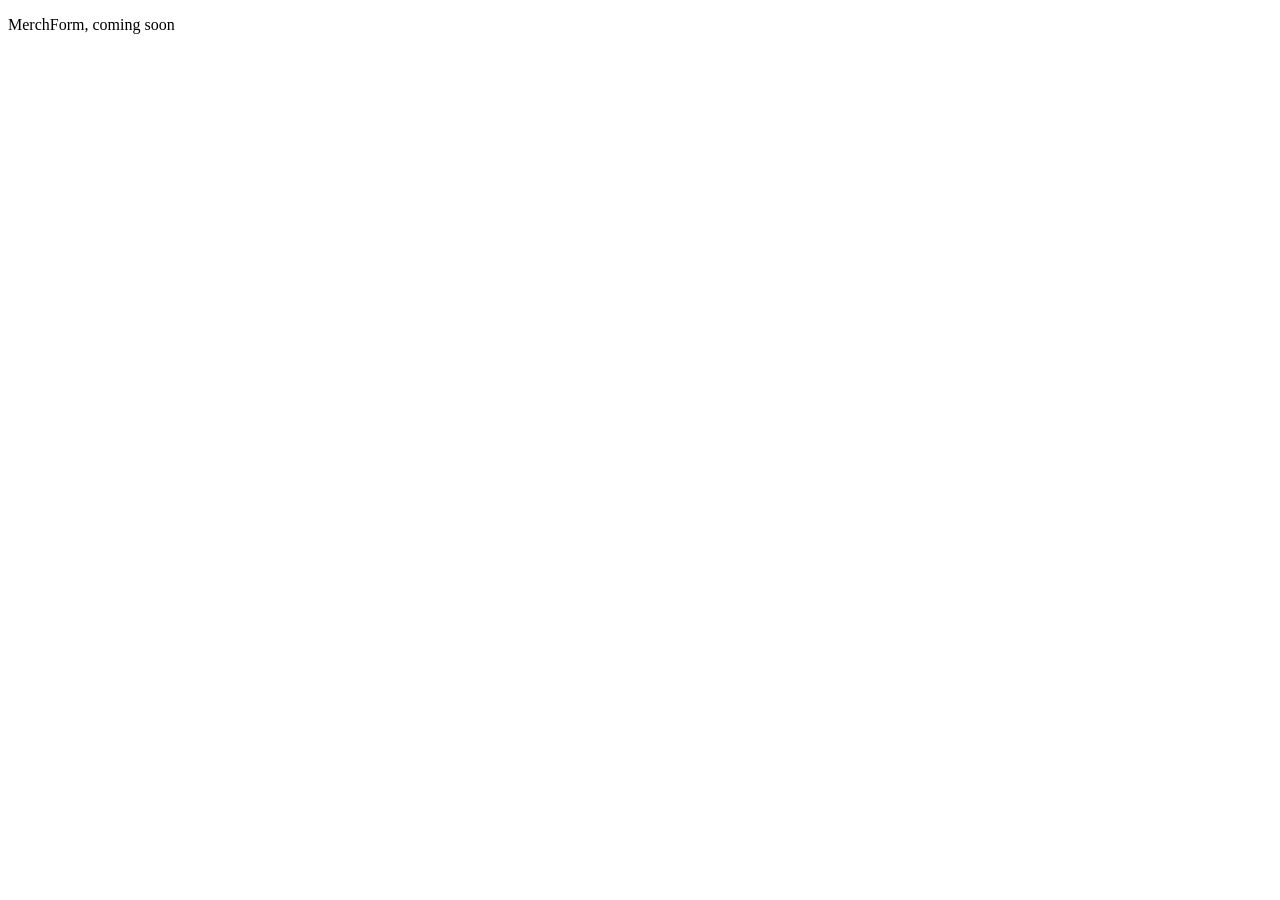
==== index.html @ b815e15e "Add initial HTML structure for MerchForm" ====
<!DOCTYPE html>
<html lang="en">
<head>
  <meta charset="utf-8">
  <meta name="viewport" content="width=device-width, initial-scale=1">
  <title>MerchForm</title>
</head>
<body>
  <p>MerchForm, coming soon</p>
</body>
</html>
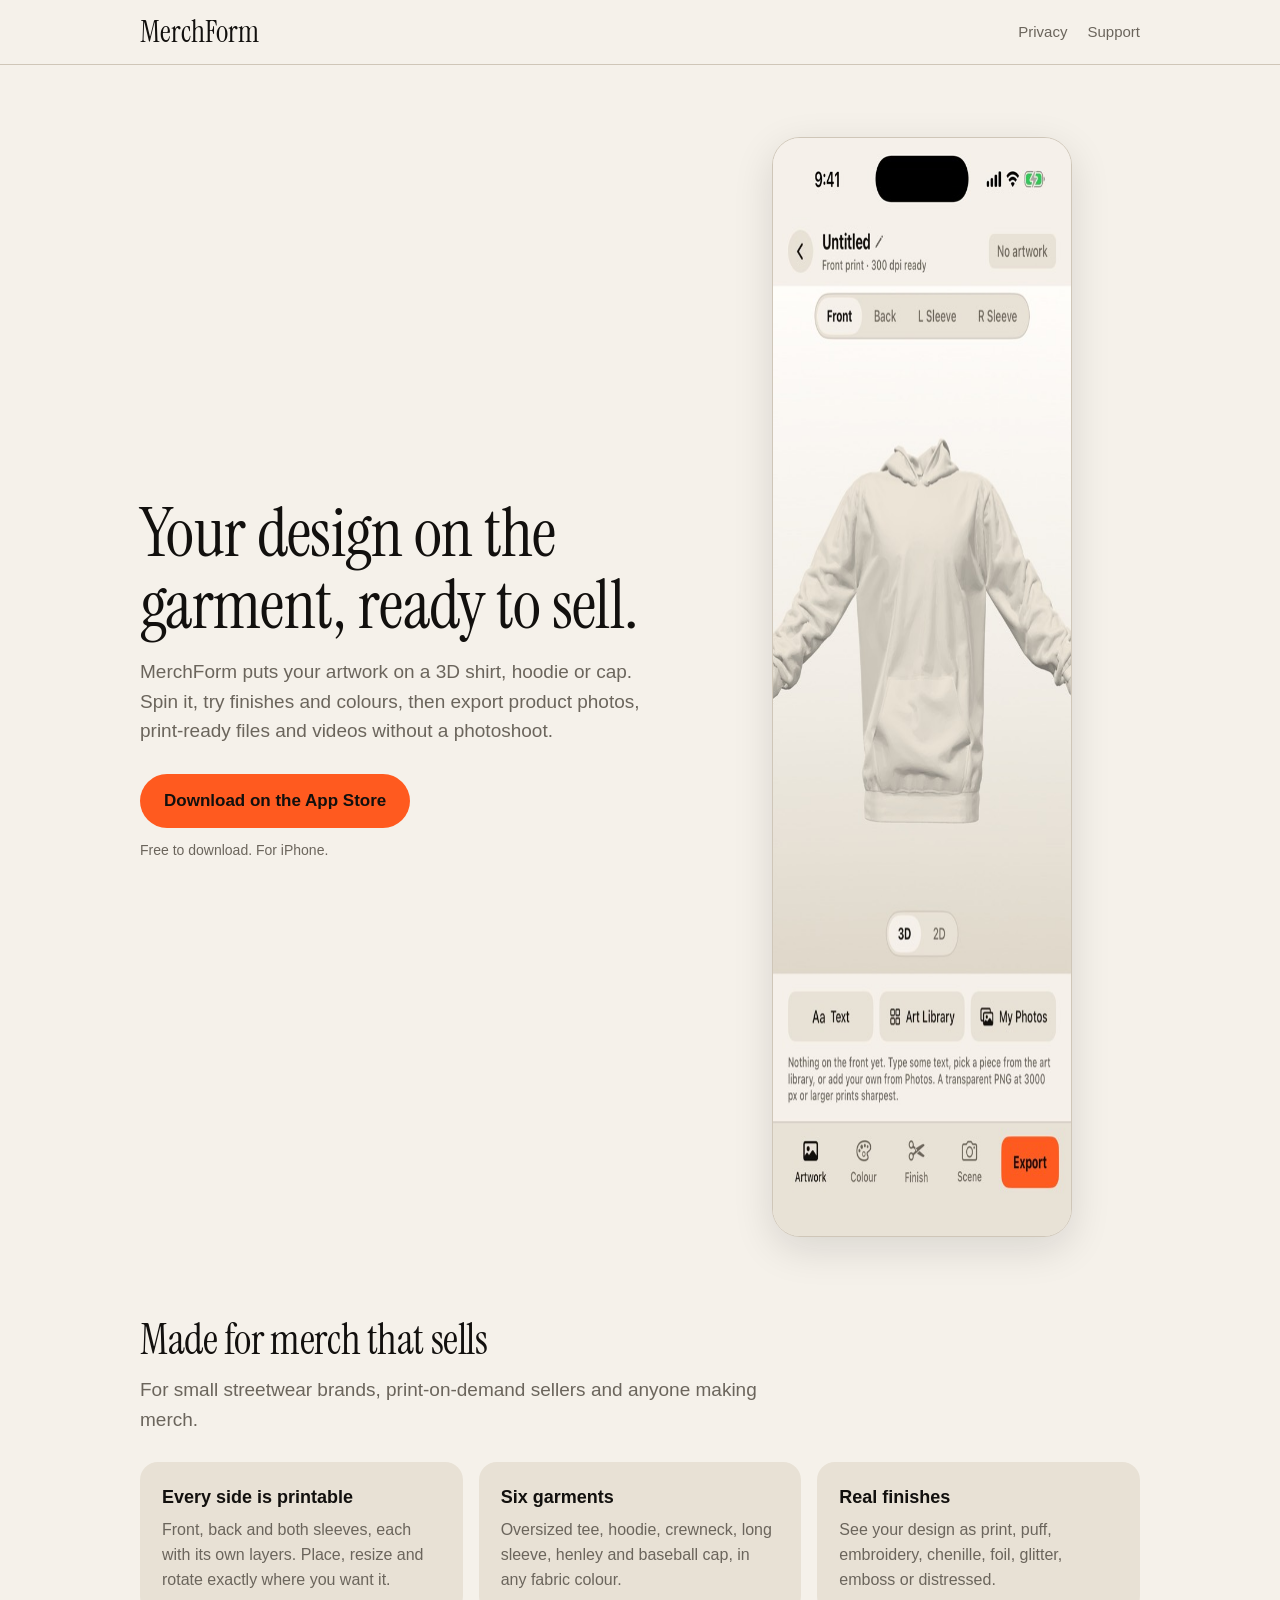
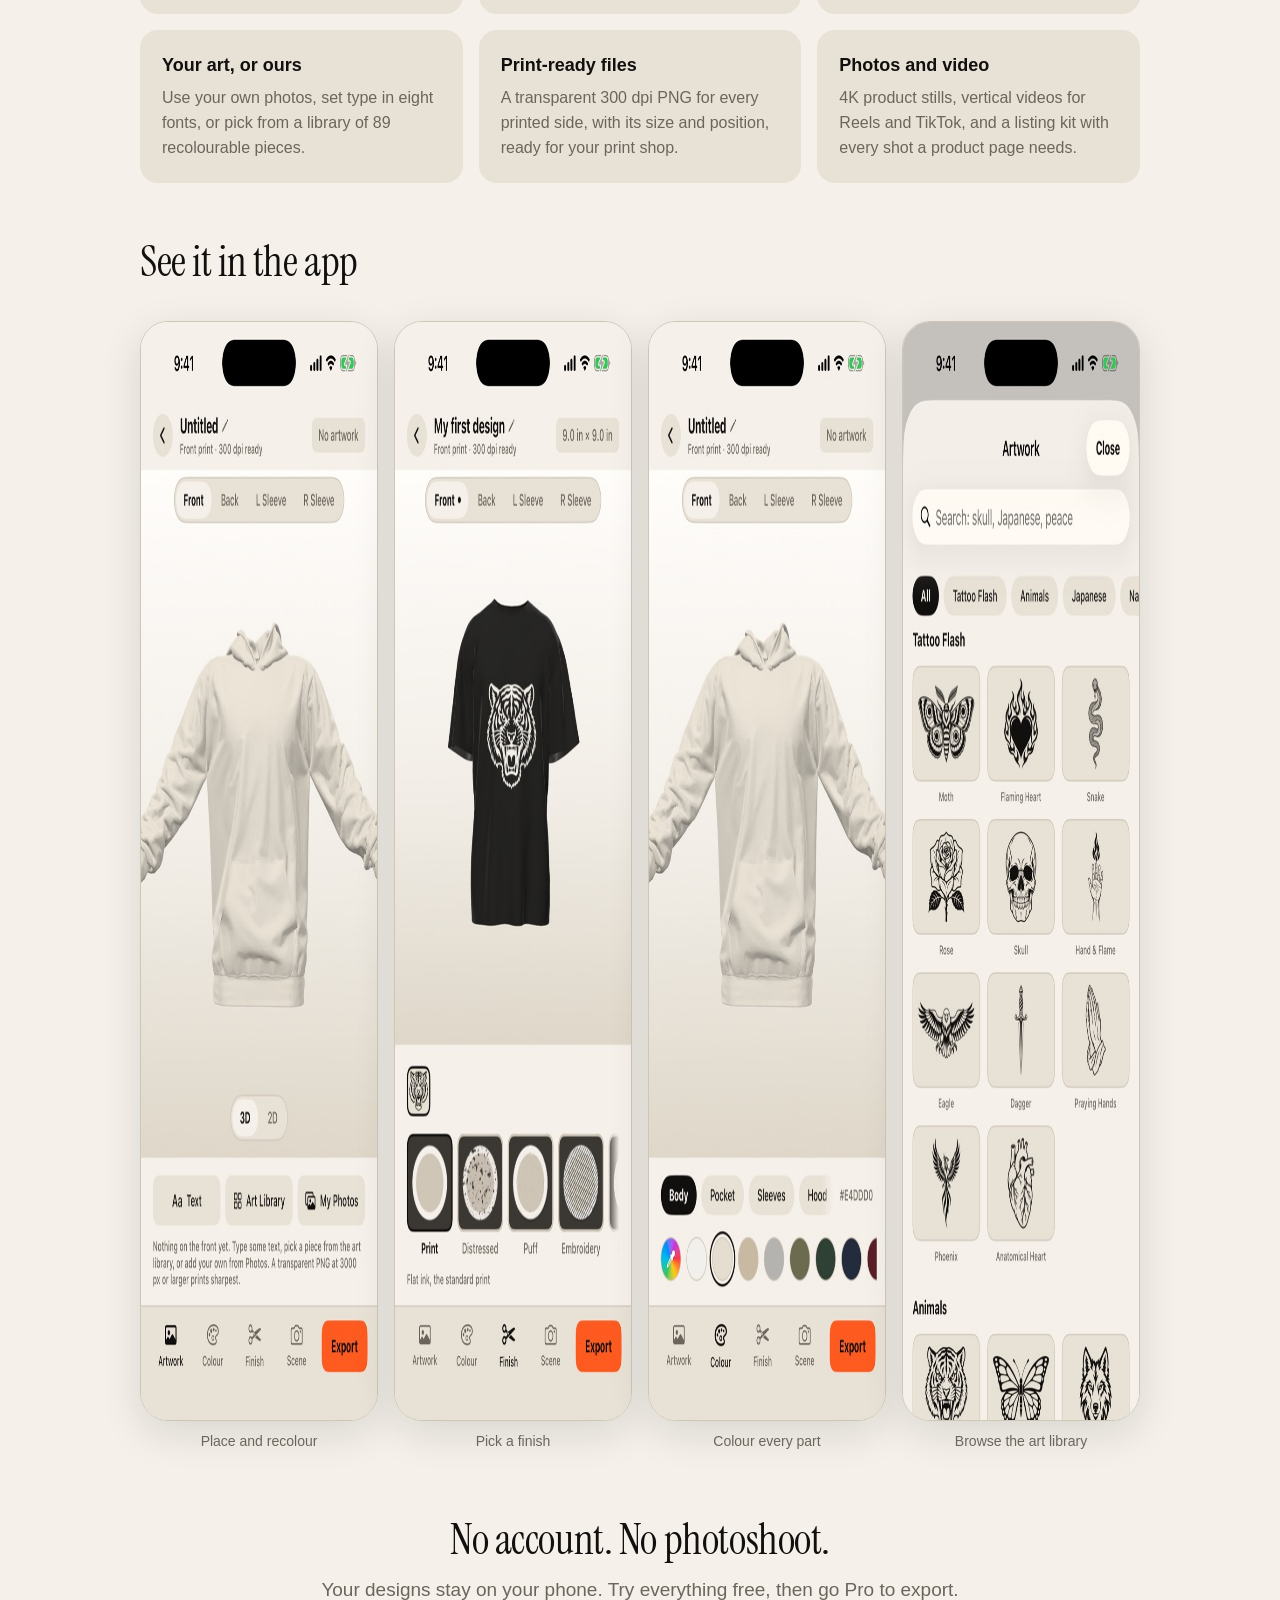
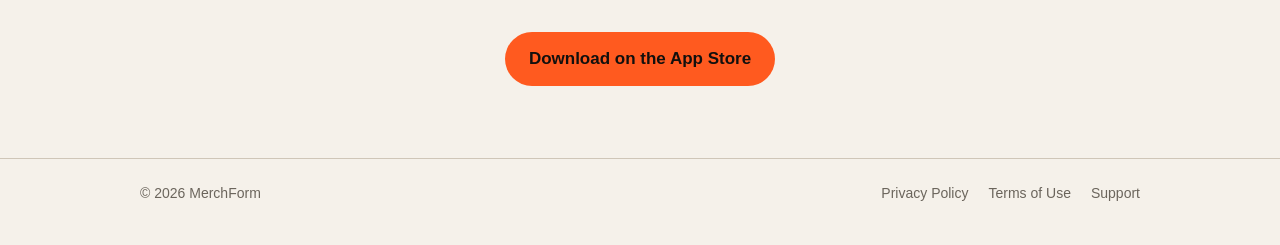
==== commit 7623c3c2: "MerchForm site: landing page, privacy policy, support Co-Authored-By: Claude Opus 5.5 <noreply@anthr" ====
--- a/index.html
+++ b/index.html
@@ -3,9 +3,96 @@
 <head>
   <meta charset="utf-8">
   <meta name="viewport" content="width=device-width, initial-scale=1">
-  <title>MerchForm</title>
+  <title>MerchForm: Print-Ready 3D Mockups</title>
+  <meta name="description" content="Put your artwork on a 3D garment, spin it, and export 4K product shots, 300 dpi print files and vertical videos. For streetwear brands and print-on-demand sellers.">
+  <meta name="color-scheme" content="light dark">
+  <link rel="preconnect" href="https://fonts.googleapis.com">
+  <link rel="preconnect" href="https://fonts.gstatic.com" crossorigin>
+  <link href="https://fonts.googleapis.com/css2?family=Instrument+Serif&display=swap" rel="stylesheet">
+  <link rel="stylesheet" href="/styles.css">
 </head>
 <body>
-  <p>MerchForm, coming soon</p>
+  <header class="site-header">
+    <div class="wrap">
+      <a class="brand" href="/">MerchForm</a>
+      <nav>
+        <a href="/privacy">Privacy</a>
+        <a href="/support">Support</a>
+      </nav>
+    </div>
+  </header>
+
+  <main class="wrap">
+    <section class="hero">
+      <div>
+        <h1>Your design on the garment, ready to sell.</h1>
+        <p class="lede">MerchForm puts your artwork on a 3D shirt, hoodie or cap. Spin it, try finishes and colours, then export product photos, print-ready files and videos without a photoshoot.</p>
+        <!-- TODO: replace href="#" with the App Store link once the app is live,
+             e.g. https://apps.apple.com/app/id0000000000 -->
+        <a class="store-button" href="#">Download on the App Store</a>
+        <p class="store-note">Free to download. For iPhone.</p>
+      </div>
+      <img class="shot" src="/assets/editor.jpg" width="506" height="1100" alt="A black oversized tee with a tiger print in the MerchForm editor">
+    </section>
+
+    <section class="section">
+      <h2>Made for merch that sells</h2>
+      <p class="lede">For small streetwear brands, print-on-demand sellers and anyone making merch.</p>
+      <div class="features">
+        <div class="feature">
+          <h3>Every side is printable</h3>
+          <p>Front, back and both sleeves, each with its own layers. Place, resize and rotate exactly where you want it.</p>
+        </div>
+        <div class="feature">
+          <h3>Six garments</h3>
+          <p>Oversized tee, hoodie, crewneck, long sleeve, henley and baseball cap, in any fabric colour.</p>
+        </div>
+        <div class="feature">
+          <h3>Real finishes</h3>
+          <p>See your design as print, puff, embroidery, chenille, foil, glitter, emboss or distressed.</p>
+        </div>
+        <div class="feature">
+          <h3>Your art, or ours</h3>
+          <p>Use your own photos, set type in eight fonts, or pick from a library of 89 recolourable pieces.</p>
+        </div>
+        <div class="feature">
+          <h3>Print-ready files</h3>
+          <p>A transparent 300 dpi PNG for every printed side, with its size and position, ready for your print shop.</p>
+        </div>
+        <div class="feature">
+          <h3>Photos and video</h3>
+          <p>4K product stills, vertical videos for Reels and TikTok, and a listing kit with every shot a product page needs.</p>
+        </div>
+      </div>
+    </section>
+
+    <section class="section">
+      <h2>See it in the app</h2>
+      <div class="gallery">
+        <figure><img class="shot" src="/assets/editor.jpg" width="506" height="1100" loading="lazy" alt="Placing artwork on the front of a tee"><figcaption>Place and recolour</figcaption></figure>
+        <figure><img class="shot" src="/assets/finish.jpg" width="506" height="1100" loading="lazy" alt="Choosing a print finish"><figcaption>Pick a finish</figcaption></figure>
+        <figure><img class="shot" src="/assets/hoodie.jpg" width="506" height="1100" loading="lazy" alt="Changing a hoodie's fabric colour by part"><figcaption>Colour every part</figcaption></figure>
+        <figure><img class="shot" src="/assets/library.jpg" width="506" height="1100" loading="lazy" alt="The artwork library"><figcaption>Browse the art library</figcaption></figure>
+      </div>
+    </section>
+
+    <section class="cta">
+      <h2>No account. No photoshoot.</h2>
+      <p class="lede" style="margin-left:auto;margin-right:auto">Your designs stay on your phone. Try everything free, then go Pro to export.</p>
+      <!-- TODO: same App Store link as above -->
+      <a class="store-button" href="#">Download on the App Store</a>
+    </section>
+  </main>
+
+  <footer class="site-footer">
+    <div class="wrap">
+      <span>&copy; 2026 MerchForm</span>
+      <nav>
+        <a href="/privacy">Privacy Policy</a>
+        <a href="https://www.apple.com/legal/internet-services/itunes/dev/stdeula/">Terms of Use</a>
+        <a href="/support">Support</a>
+      </nav>
+    </div>
+  </footer>
 </body>
 </html>
--- a/styles.css
+++ b/styles.css
@@ -0,0 +1,125 @@
+/* MerchForm site. Tokens match the app's MFColor. Ember is a fill, never text. */
+:root {
+  --canvas: #F5F1EA;
+  --surface: #E8E1D5;
+  --hairline: #CFC6B8;
+  --text: #12100E;
+  --text-2: #6B655C;
+  --ember: #FF5A1F;
+  --ink: #12100E;
+  --display: "Instrument Serif", Georgia, serif;
+  --ui: -apple-system, BlinkMacSystemFont, "SF Pro Text", "Segoe UI", Roboto, sans-serif;
+}
+@media (prefers-color-scheme: dark) {
+  :root {
+    --canvas: #1C1A17;
+    --surface: #2A2724;
+    --hairline: #3A352F;
+    --text: #F5F1EA;
+    --text-2: #9A9288;
+  }
+}
+
+* { box-sizing: border-box; }
+html { -webkit-text-size-adjust: 100%; }
+body {
+  margin: 0;
+  background: var(--canvas);
+  color: var(--text);
+  font: 17px/1.55 var(--ui);
+}
+img { max-width: 100%; display: block; }
+a { color: inherit; }
+
+.wrap { max-width: 1040px; margin: 0 auto; padding: 0 20px; }
+
+/* Header and footer, the same on every page */
+.site-header { border-bottom: 1px solid var(--hairline); }
+.site-header .wrap {
+  display: flex; align-items: center; justify-content: space-between;
+  gap: 16px; min-height: 64px; flex-wrap: wrap;
+}
+.brand { font: 30px/1 var(--display); text-decoration: none; }
+.site-header nav { display: flex; gap: 20px; font-size: 15px; }
+.site-header nav a, .site-footer a { text-decoration: none; color: var(--text-2); }
+.site-header nav a:hover, .site-footer a:hover { color: var(--text); }
+.site-header nav a[aria-current] { color: var(--text); }
+
+.site-footer { border-top: 1px solid var(--hairline); margin-top: 72px; }
+.site-footer .wrap {
+  display: flex; flex-wrap: wrap; justify-content: space-between;
+  gap: 12px; padding-top: 24px; padding-bottom: 40px;
+  font-size: 14px; color: var(--text-2);
+}
+.site-footer nav { display: flex; flex-wrap: wrap; gap: 20px; }
+
+/* Type */
+h1, h2 { font-family: var(--display); font-weight: 400; letter-spacing: -0.01em; }
+h1 { font-size: 48px; line-height: 1.05; margin: 0 0 16px; }
+h2 { font-size: 34px; line-height: 1.1; margin: 0 0 12px; }
+h3 { font-size: 18px; margin: 0 0 6px; }
+.lede { font-size: 19px; color: var(--text-2); max-width: 34em; margin: 0 0 28px; }
+.muted { color: var(--text-2); }
+
+/* Hero */
+.hero { padding: 48px 0 24px; display: grid; gap: 40px; align-items: center; }
+.hero .shot { max-width: 300px; margin: 0 auto; }
+
+/* App Store button: Ember fill, Ink text */
+.store-button {
+  display: inline-flex; align-items: center; gap: 10px;
+  background: var(--ember); color: var(--ink);
+  font-weight: 600; font-size: 17px; text-decoration: none;
+  padding: 14px 24px; border-radius: 999px;
+}
+.store-button svg { width: 20px; height: 20px; fill: currentColor; }
+.store-note { font-size: 14px; color: var(--text-2); margin-top: 12px; }
+
+/* Phone screenshots */
+.shot {
+  border-radius: 28px; overflow: hidden;
+  border: 1px solid var(--hairline);
+  box-shadow: 0 12px 40px rgba(18, 16, 14, 0.12);
+}
+
+/* Features */
+.section { padding: 56px 0 0; }
+.features { display: grid; gap: 16px; margin-top: 28px; }
+.feature {
+  background: var(--surface); border-radius: 18px; padding: 22px;
+}
+.feature p { margin: 0; color: var(--text-2); font-size: 16px; }
+
+/* Screenshot strip: scrolls sideways on a phone, sits in a row on wider screens */
+.gallery {
+  display: grid; grid-auto-flow: column; grid-auto-columns: 62%;
+  gap: 16px; overflow-x: auto; scroll-snap-type: x mandatory;
+  padding: 8px 20px 24px; margin: 28px -20px 0;
+}
+.gallery figure { margin: 0; scroll-snap-align: center; }
+.gallery figcaption { font-size: 14px; color: var(--text-2); margin-top: 10px; text-align: center; }
+
+.cta { text-align: center; padding-top: 64px; }
+
+/* Long-form pages */
+.doc { max-width: 720px; padding-top: 48px; }
+.doc h2 { font-size: 28px; margin-top: 40px; }
+.doc ul { padding-left: 22px; }
+.doc li { margin-bottom: 8px; }
+.faq details {
+  border-bottom: 1px solid var(--hairline); padding: 16px 0;
+}
+.faq summary { cursor: pointer; font-weight: 600; }
+.faq p { margin: 10px 0 0; color: var(--text-2); }
+.contact-card {
+  background: var(--surface); border-radius: 18px; padding: 24px; margin: 24px 0 8px;
+}
+.contact-card a { font-size: 20px; font-weight: 600; }
+
+@media (min-width: 760px) {
+  h1 { font-size: 68px; }
+  h2 { font-size: 42px; }
+  .hero { grid-template-columns: 1.2fr 1fr; padding-top: 72px; }
+  .features { grid-template-columns: repeat(3, 1fr); }
+  .gallery { grid-auto-flow: row; grid-template-columns: repeat(4, 1fr); overflow: visible; margin: 28px 0 0; padding: 8px 0 0; }
+}
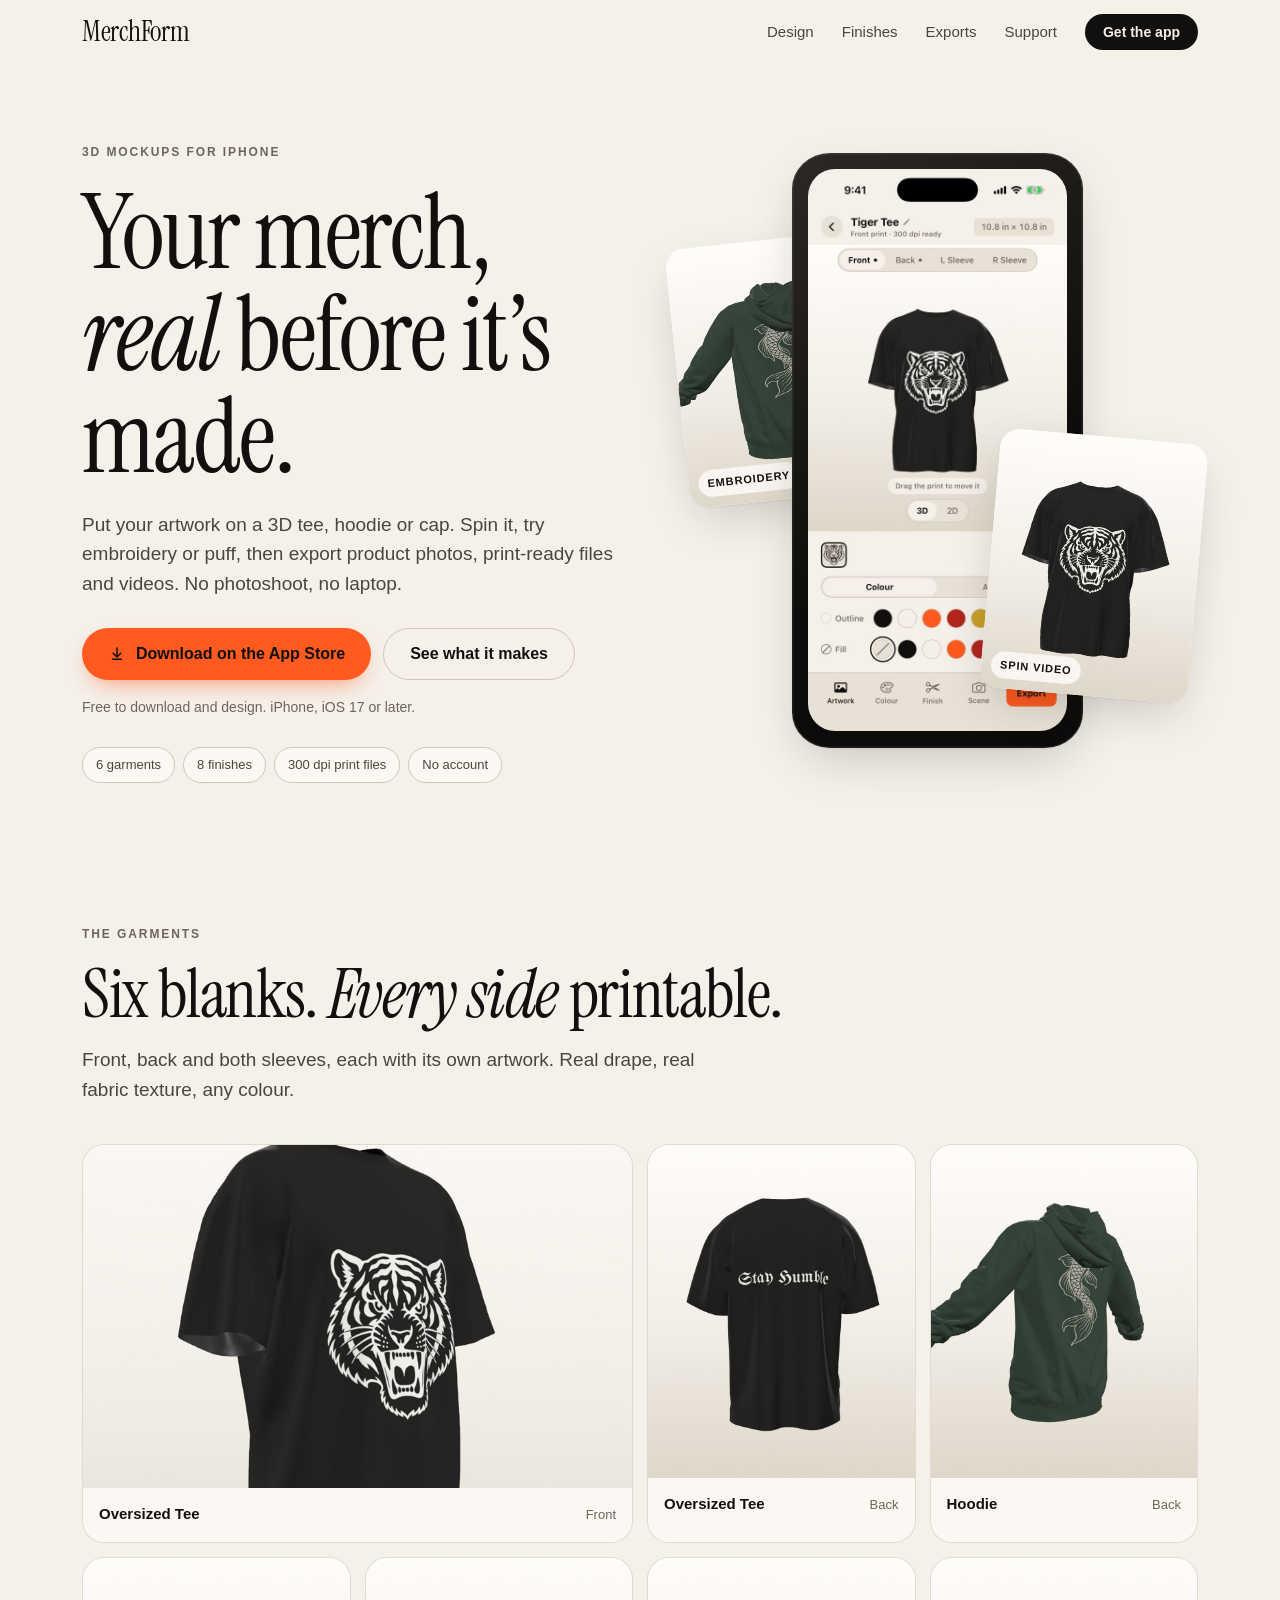
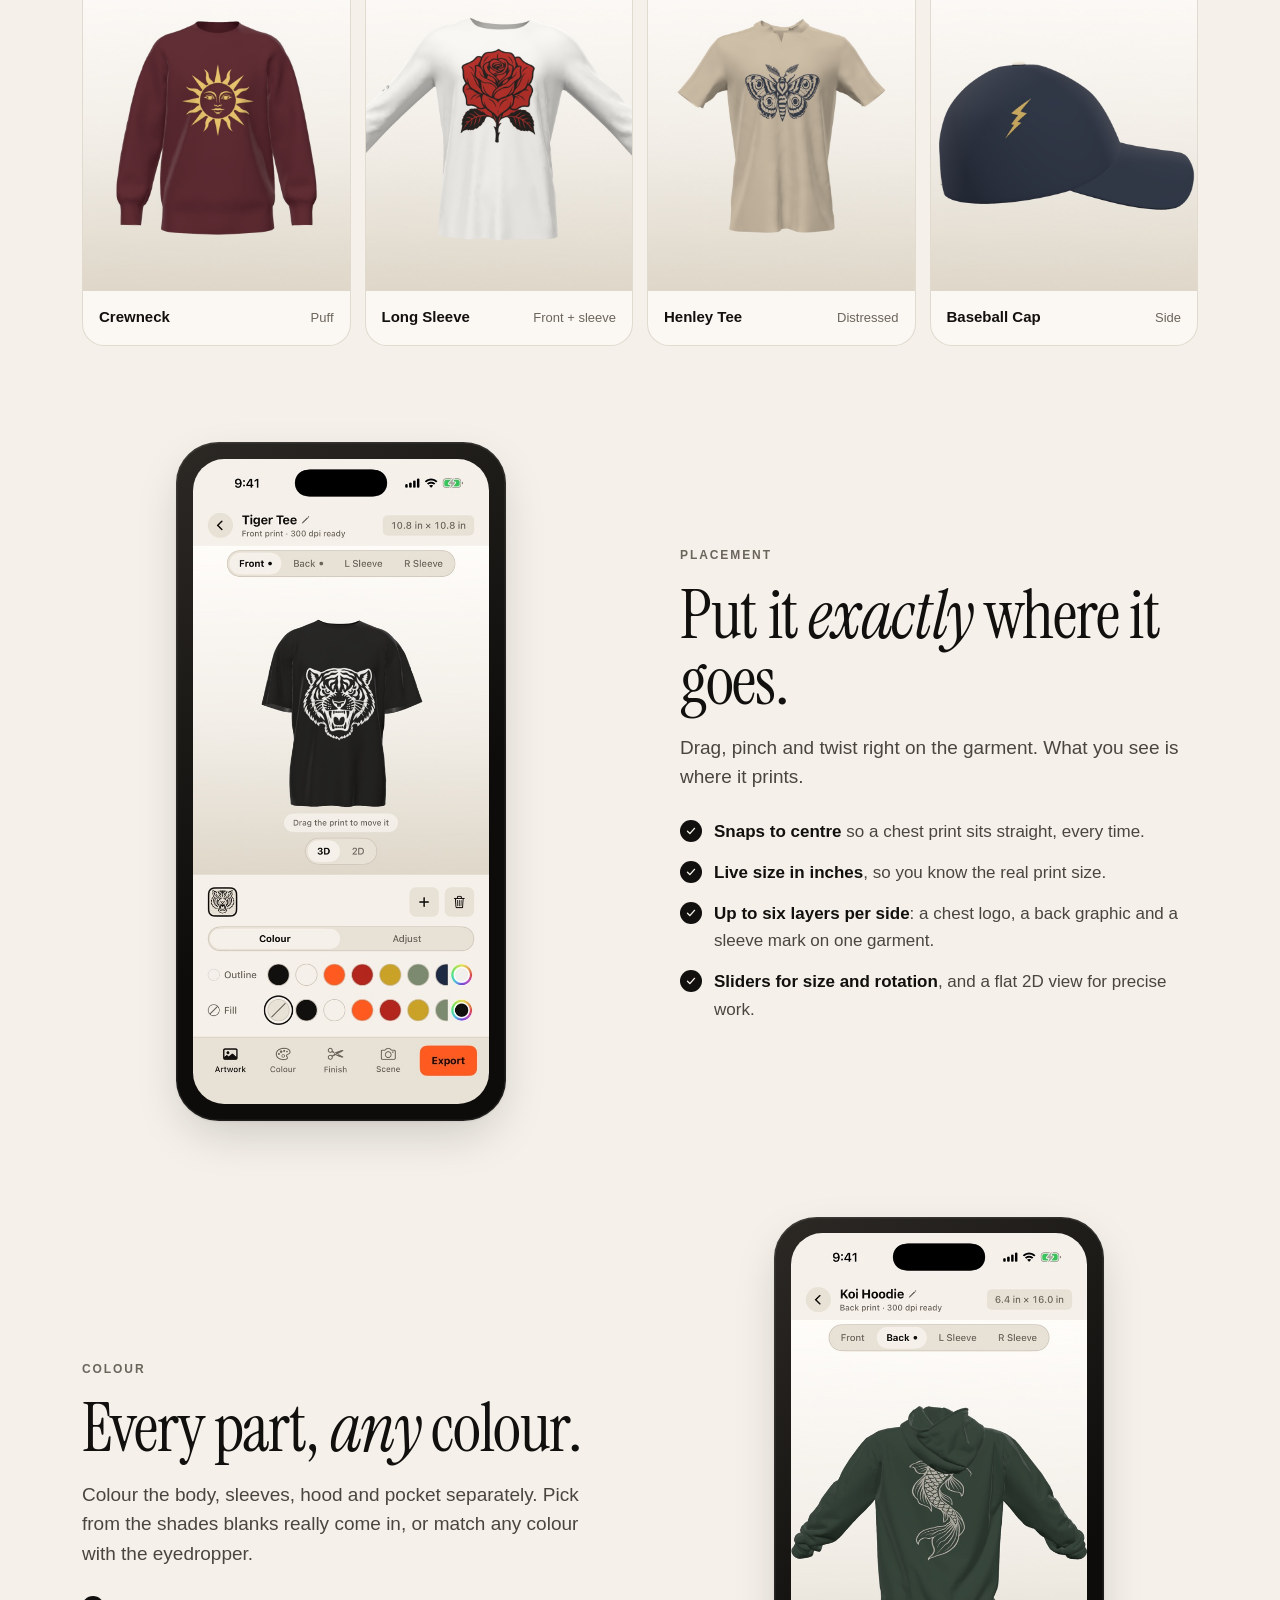
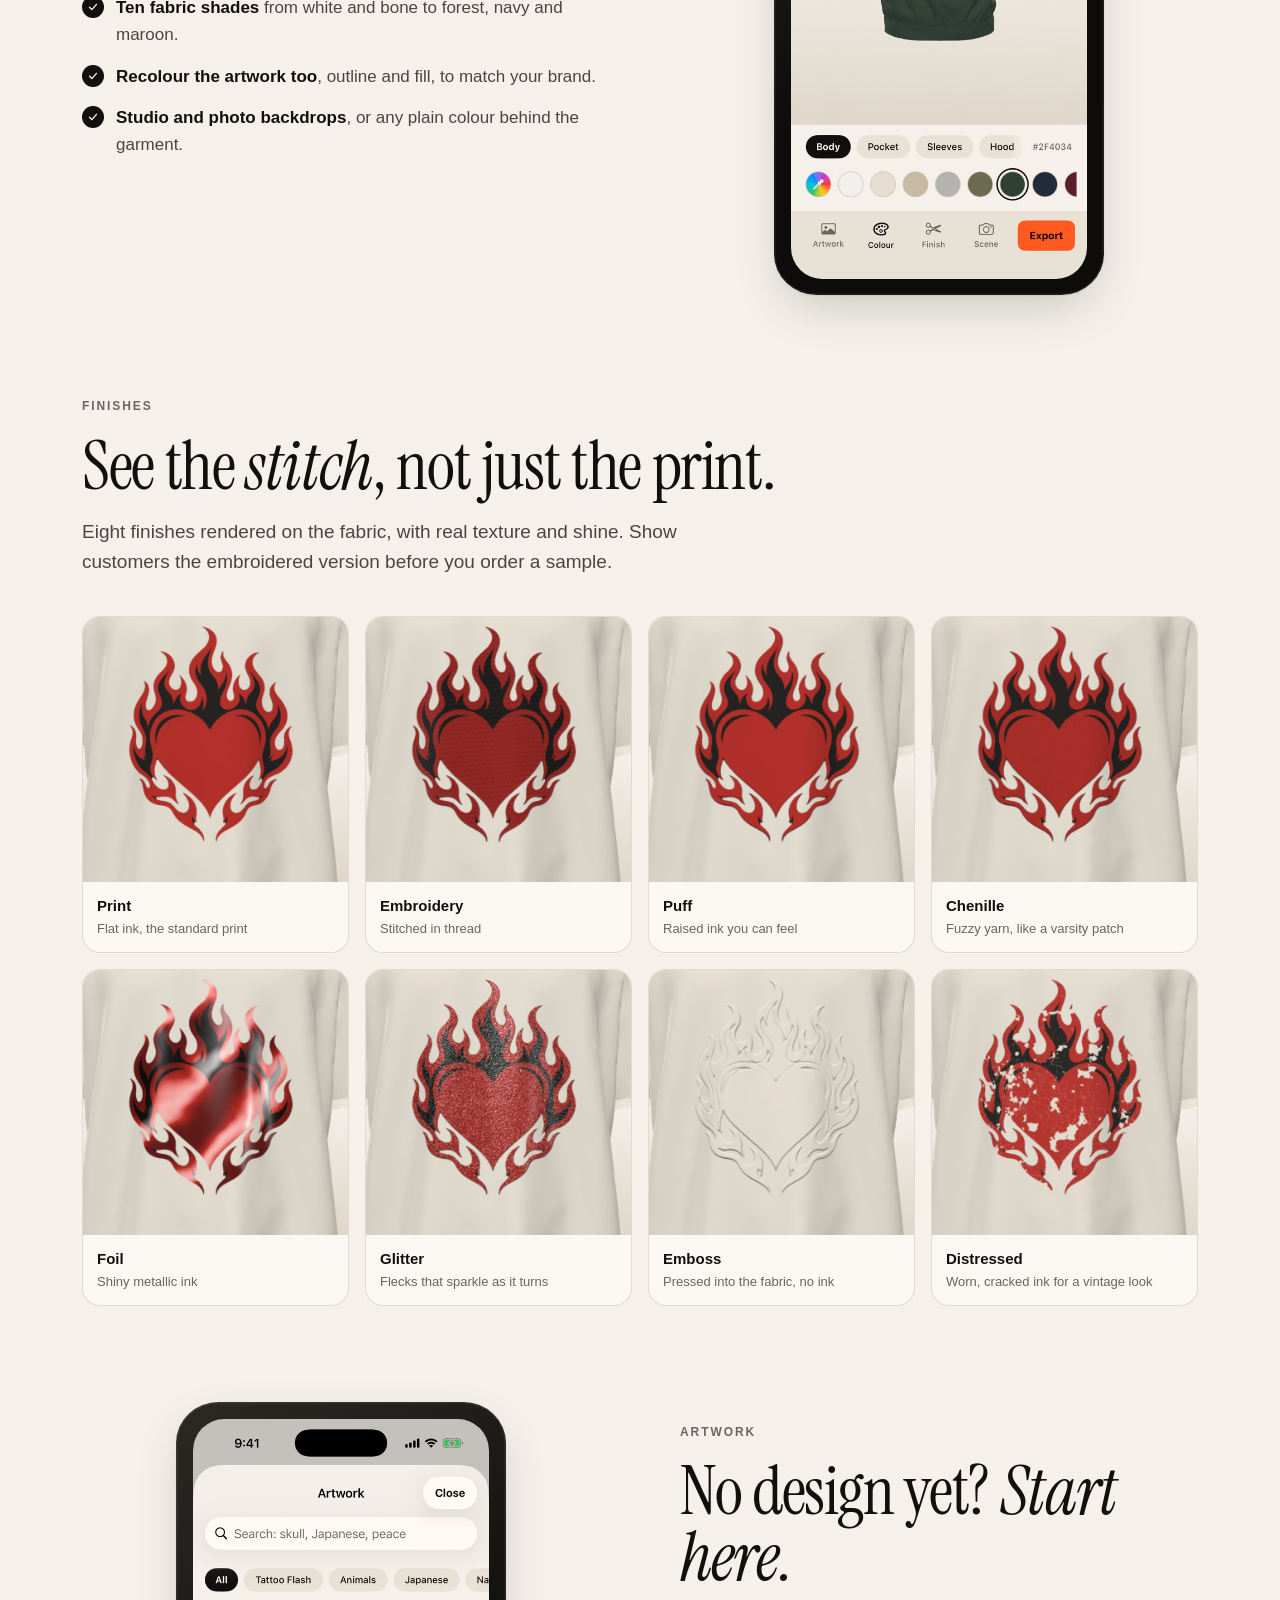
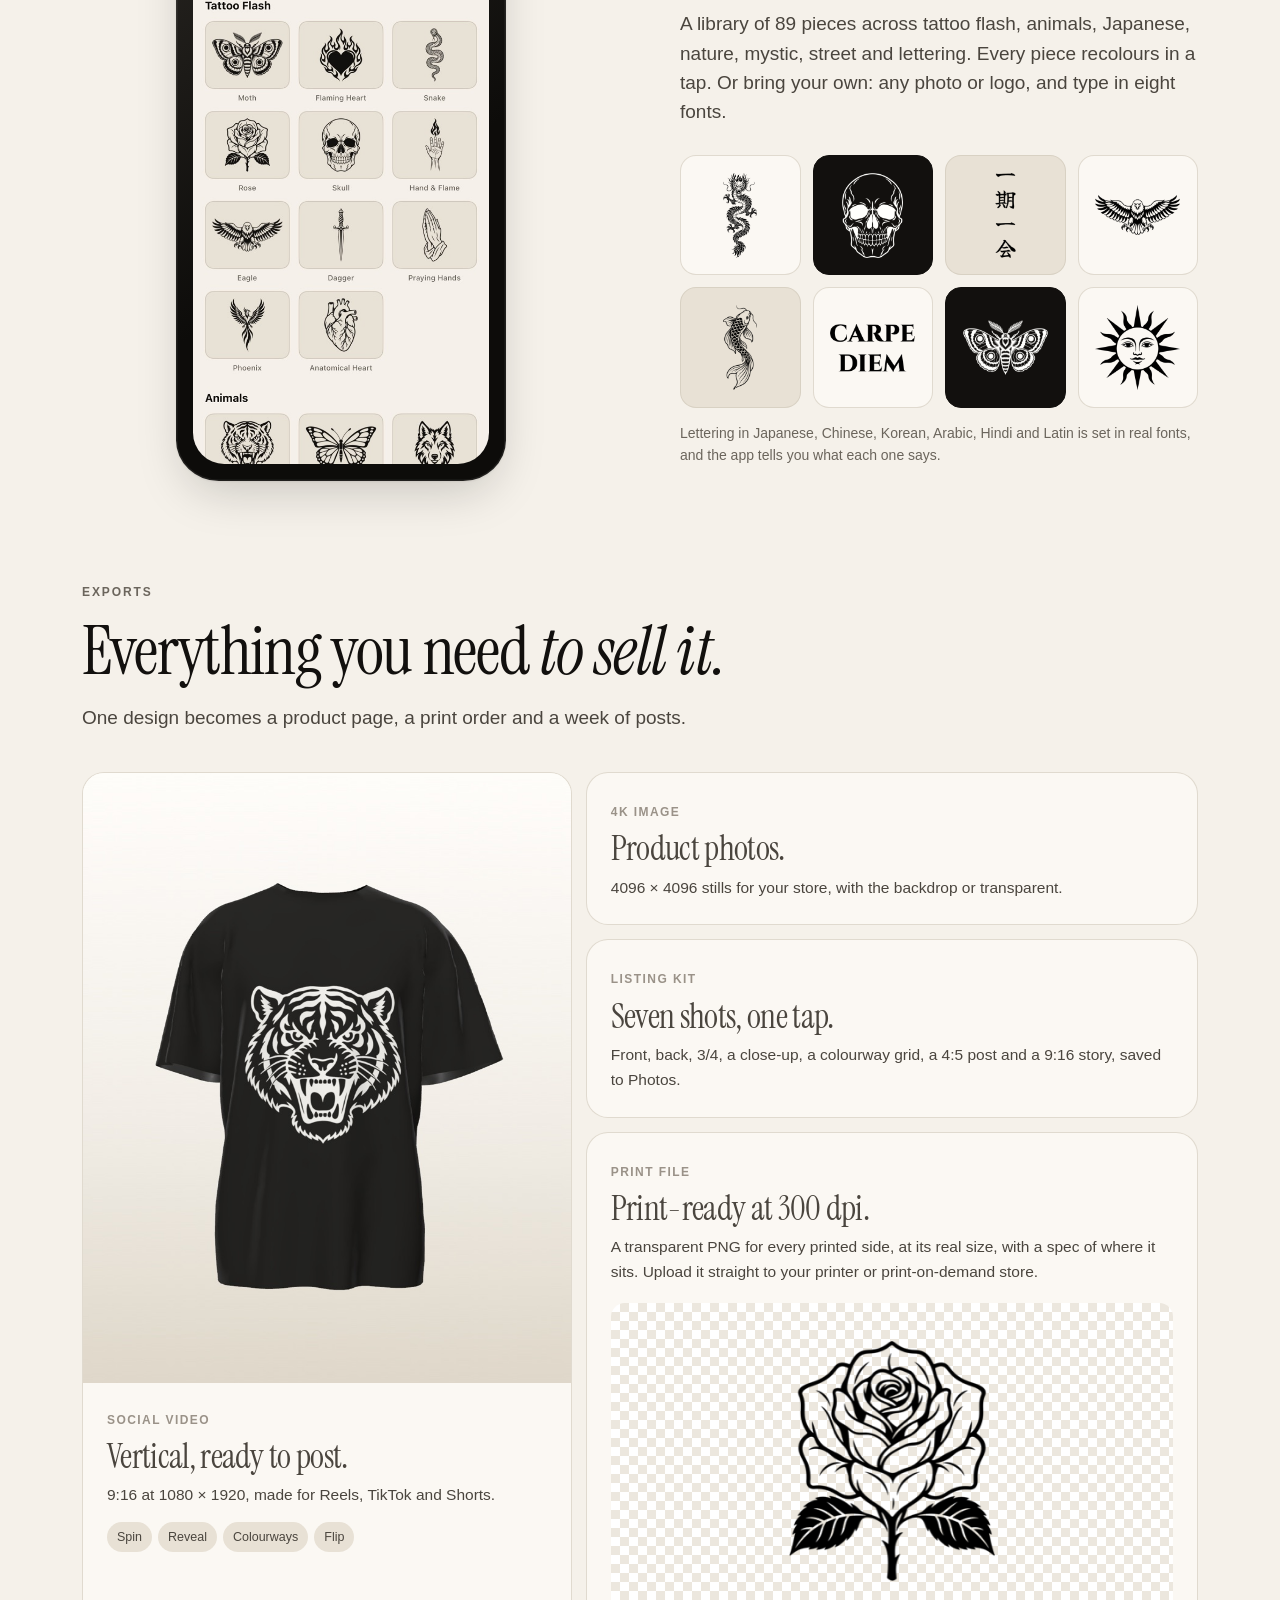
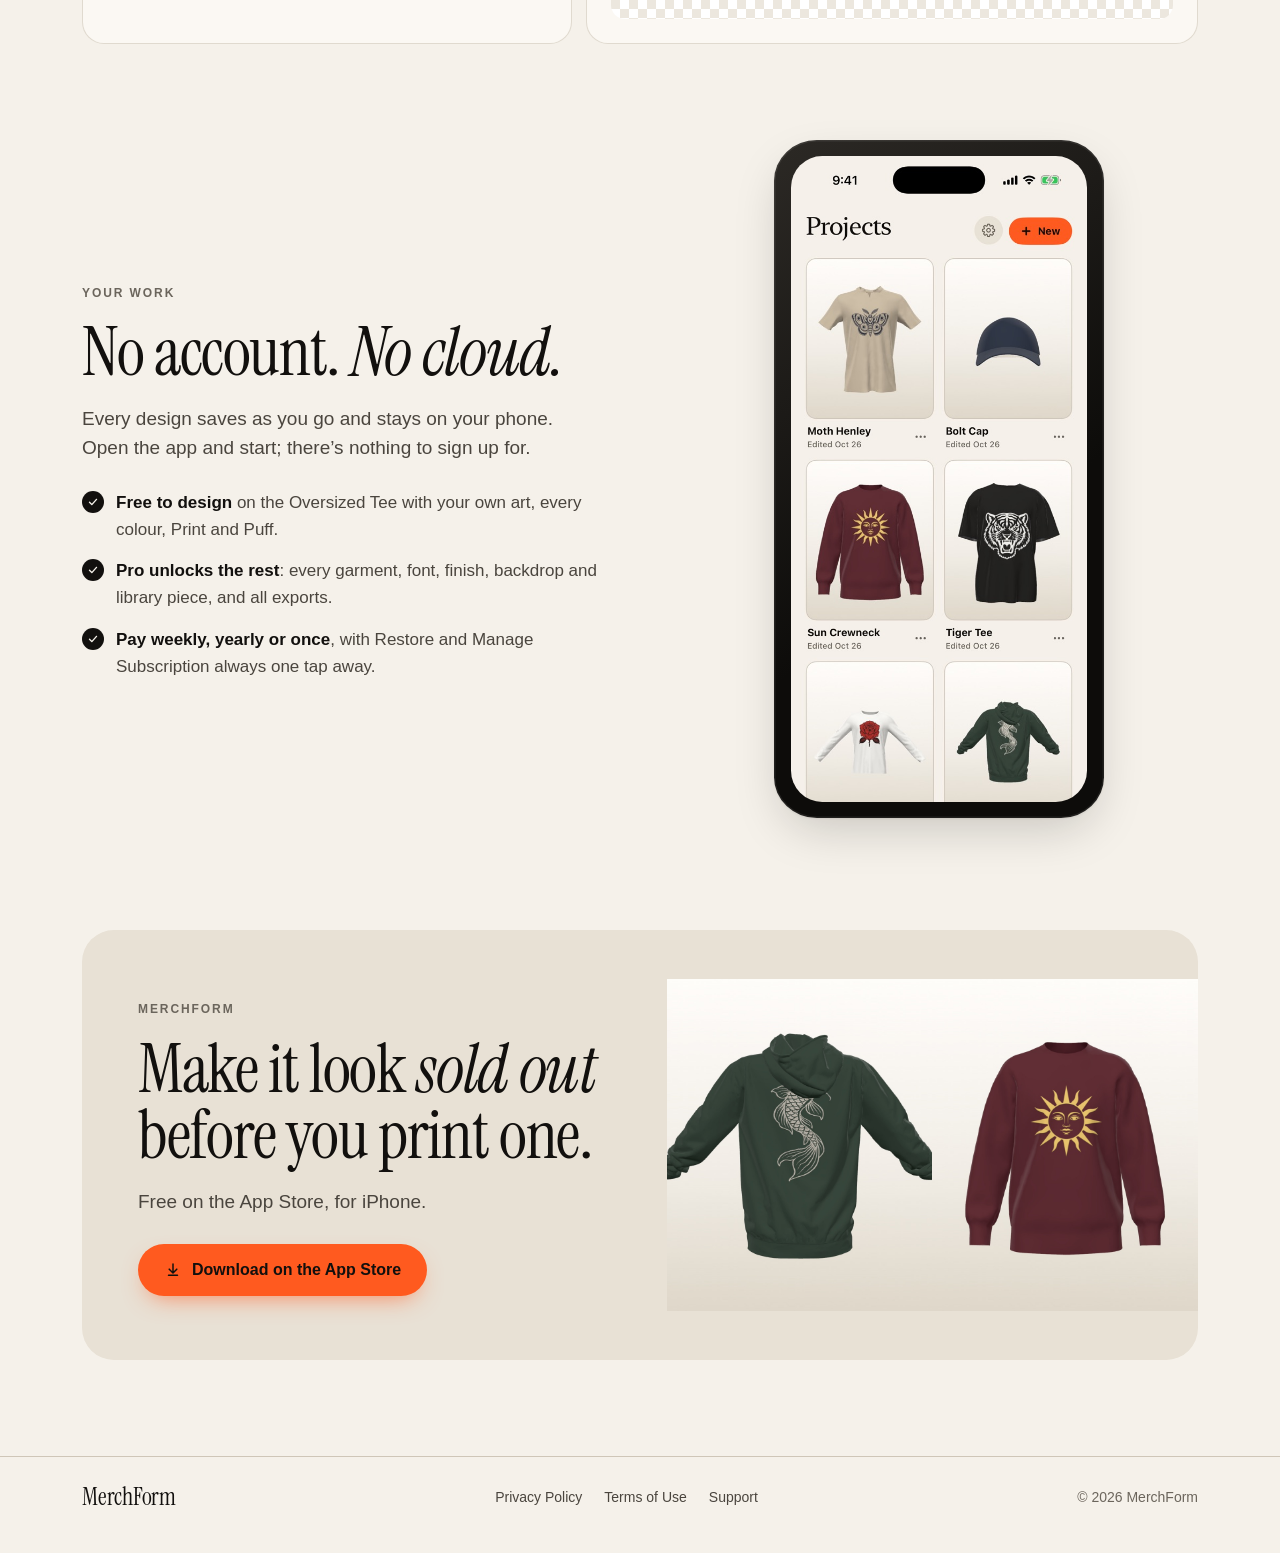
==== commit 373b3ded: "Rebuild the landing page: real renders, phone-framed screenshots, every feature Co-Authored-By: Clau" ====
--- a/index.html
+++ b/index.html
@@ -3,96 +3,286 @@
 <head>
   <meta charset="utf-8">
   <meta name="viewport" content="width=device-width, initial-scale=1">
-  <title>MerchForm: Print-Ready 3D Mockups</title>
-  <meta name="description" content="Put your artwork on a 3D garment, spin it, and export 4K product shots, 300 dpi print files and vertical videos. For streetwear brands and print-on-demand sellers.">
-  <meta name="color-scheme" content="light dark">
+  <title>MerchForm: 3D Merch Mockups for iPhone</title>
+  <meta name="description" content="Put your artwork on a 3D tee, hoodie or cap. Try real finishes like embroidery and puff, then export 4K product photos, 300 dpi print files and vertical videos. No photoshoot.">
+  <meta name="theme-color" content="#F5F1EA">
+  <meta property="og:title" content="MerchForm: 3D Merch Mockups for iPhone">
+  <meta property="og:description" content="Your design on a real 3D garment. Product photos, print files and videos, straight from your phone.">
+  <meta property="og:image" content="https://merchform.pages.dev/assets/hoodie-back.jpg">
+  <meta property="og:type" content="website">
   <link rel="preconnect" href="https://fonts.googleapis.com">
   <link rel="preconnect" href="https://fonts.gstatic.com" crossorigin>
-  <link href="https://fonts.googleapis.com/css2?family=Instrument+Serif&display=swap" rel="stylesheet">
+  <link href="https://fonts.googleapis.com/css2?family=Instrument+Serif:ital@0;1&display=swap" rel="stylesheet">
+  <link href="https://api.fontshare.com/v2/css?f[]=satoshi@400,500,700&display=swap" rel="stylesheet">
   <link rel="stylesheet" href="/styles.css">
+  <script>document.documentElement.classList.add('js')</script>
 </head>
 <body>
   <header class="site-header">
     <div class="wrap">
       <a class="brand" href="/">MerchForm</a>
       <nav>
-        <a href="/privacy">Privacy</a>
-        <a href="/support">Support</a>
+        <span class="nav-links">
+          <a href="#design">Design</a>
+          <a href="#finishes">Finishes</a>
+          <a href="#exports">Exports</a>
+          <a href="/support">Support</a>
+        </span>
+        <!-- TODO: App Store link (3 places on this page) -->
+        <a class="btn btn-ink btn-small" href="#">Get the app</a>
       </nav>
     </div>
   </header>
 
-  <main class="wrap">
+  <main>
+    <!-- ============ Hero ============ -->
     <section class="hero">
-      <div>
-        <h1>Your design on the garment, ready to sell.</h1>
-        <p class="lede">MerchForm puts your artwork on a 3D shirt, hoodie or cap. Spin it, try finishes and colours, then export product photos, print-ready files and videos without a photoshoot.</p>
-        <!-- TODO: replace href="#" with the App Store link once the app is live,
-             e.g. https://apps.apple.com/app/id0000000000 -->
-        <a class="store-button" href="#">Download on the App Store</a>
-        <p class="store-note">Free to download. For iPhone.</p>
-      </div>
-      <img class="shot" src="/assets/editor.jpg" width="506" height="1100" alt="A black oversized tee with a tiger print in the MerchForm editor">
-    </section>
-
-    <section class="section">
-      <h2>Made for merch that sells</h2>
-      <p class="lede">For small streetwear brands, print-on-demand sellers and anyone making merch.</p>
-      <div class="features">
+      <div class="wrap hero-grid">
+        <div class="reveal">
+          <span class="eyebrow">3D mockups for iPhone</span>
+          <h1>Your merch, <em>real</em> before it&rsquo;s made.</h1>
+          <p class="lede">Put your artwork on a 3D tee, hoodie or cap. Spin it, try embroidery or puff, then export product photos, print-ready files and videos. No photoshoot, no laptop.</p>
+          <div class="hero-actions">
+            <!-- TODO: App Store link -->
+            <a class="btn btn-ember" href="#">
+              <svg viewBox="0 0 24 24" aria-hidden="true"><path d="M12 3a1 1 0 0 1 1 1v9.6l3.3-3.3a1 1 0 1 1 1.4 1.4l-5 5a1 1 0 0 1-1.4 0l-5-5a1 1 0 1 1 1.4-1.4L11 13.6V4a1 1 0 0 1 1-1ZM5 19a1 1 0 0 1 1-1h12a1 1 0 1 1 0 2H6a1 1 0 0 1-1-1Z"/></svg>
+              Download on the App Store
+            </a>
+            <a class="btn btn-ghost" href="#exports">See what it makes</a>
+          </div>
+          <p class="small hero-note">Free to download and design. iPhone, iOS 17 or later.</p>
+          <div class="pills">
+            <span class="pill">6 garments</span>
+            <span class="pill">8 finishes</span>
+            <span class="pill">300 dpi print files</span>
+            <span class="pill">No account</span>
+          </div>
+        </div>
+
+        <div class="hero-visual reveal">
+          <figure class="float float-a" style="margin:0">
+            <img src="/assets/hoodie-back.jpg" width="800" height="1000" alt="A forest green hoodie with an embroidered koi on the back">
+            <span class="tag">Embroidery</span>
+          </figure>
+          <div class="phone">
+            <img src="/assets/app-editor.jpg" width="552" height="1200" alt="The MerchForm editor with a tiger print on a black tee">
+          </div>
+          <figure class="float float-b" style="margin:0">
+            <video src="/assets/spin.mp4" poster="/assets/tee-designer-r1-front.jpg" autoplay muted loop playsinline aria-label="A black tee spinning to show its front and back prints"></video>
+            <span class="tag">Spin video</span>
+          </figure>
+        </div>
+      </div>
+    </section>
+
+    <!-- ============ Garments ============ -->
+    <section class="section" id="garments">
+      <div class="wrap">
+        <div class="section-head reveal">
+          <span class="eyebrow">The garments</span>
+          <h2>Six blanks. <em>Every side</em> printable.</h2>
+          <p class="lede">Front, back and both sleeves, each with its own artwork. Real drape, real fabric texture, any colour.</p>
+        </div>
+        <div class="rail reveal">
+          <figure class="card wide"><img src="/assets/tee-designer-r1-three.jpg" width="800" height="1000" loading="lazy" alt="Black oversized tee with a tiger print, at three quarters"><figcaption><b>Oversized Tee</b><span>Front</span></figcaption></figure>
+          <figure class="card"><img src="/assets/tee-designer-r1-back.jpg" width="800" height="1000" loading="lazy" alt="The back of the black tee with Stay Humble lettering"><figcaption><b>Oversized Tee</b><span>Back</span></figcaption></figure>
+          <figure class="card"><img src="/assets/hoodie-three.jpg" width="800" height="1000" loading="lazy" alt="Green hoodie with a koi on the back"><figcaption><b>Hoodie</b><span>Back</span></figcaption></figure>
+          <figure class="card"><img src="/assets/crew-panel-front.jpg" width="800" height="1000" loading="lazy" alt="Maroon crewneck with a gold puff print sun"><figcaption><b>Crewneck</b><span>Puff</span></figcaption></figure>
+          <figure class="card"><img src="/assets/longsleeve-front.jpg" width="800" height="1000" loading="lazy" alt="White long sleeve tee with a red rose"><figcaption><b>Long Sleeve</b><span>Front + sleeve</span></figcaption></figure>
+          <figure class="card"><img src="/assets/tee-classic-front.jpg" width="800" height="1000" loading="lazy" alt="Sand henley tee with a distressed moth print"><figcaption><b>Henley Tee</b><span>Distressed</span></figcaption></figure>
+          <figure class="card"><img src="/assets/cap-side.jpg" width="800" height="1000" loading="lazy" alt="Navy baseball cap with an embroidered bolt on the side"><figcaption><b>Baseball Cap</b><span>Side</span></figcaption></figure>
+        </div>
+      </div>
+    </section>
+
+    <!-- ============ Design features ============ -->
+    <section id="design">
+      <div class="wrap">
         <div class="feature">
-          <h3>Every side is printable</h3>
-          <p>Front, back and both sleeves, each with its own layers. Place, resize and rotate exactly where you want it.</p>
-        </div>
+          <div class="feature-media reveal">
+            <div class="phone"><img src="/assets/app-editor.jpg" width="552" height="1200" loading="lazy" alt="Placing a print in the editor"></div>
+          </div>
+          <div class="reveal">
+            <span class="eyebrow">Placement</span>
+            <h2>Put it <em>exactly</em> where it goes.</h2>
+            <p class="lede">Drag, pinch and twist right on the garment. What you see is where it prints.</p>
+            <ul class="ticks">
+              <li><span><b>Snaps to centre</b> so a chest print sits straight, every time.</span></li>
+              <li><span><b>Live size in inches</b>, so you know the real print size.</span></li>
+              <li><span><b>Up to six layers per side</b>: a chest logo, a back graphic and a sleeve mark on one garment.</span></li>
+              <li><span><b>Sliders for size and rotation</b>, and a flat 2D view for precise work.</span></li>
+            </ul>
+          </div>
+        </div>
+
+        <div class="feature flip">
+          <div class="feature-media reveal">
+            <div class="phone"><img src="/assets/app-colour.jpg" width="552" height="1200" loading="lazy" alt="Choosing fabric colours for each part of a hoodie"></div>
+          </div>
+          <div class="reveal">
+            <span class="eyebrow">Colour</span>
+            <h2>Every part, <em>any</em> colour.</h2>
+            <p class="lede">Colour the body, sleeves, hood and pocket separately. Pick from the shades blanks really come in, or match any colour with the eyedropper.</p>
+            <ul class="ticks">
+              <li><span><b>Ten fabric shades</b> from white and bone to forest, navy and maroon.</span></li>
+              <li><span><b>Recolour the artwork too</b>, outline and fill, to match your brand.</span></li>
+              <li><span><b>Studio and photo backdrops</b>, or any plain colour behind the garment.</span></li>
+            </ul>
+          </div>
+        </div>
+      </div>
+    </section>
+
+    <!-- ============ Finishes ============ -->
+    <section class="section" id="finishes">
+      <div class="wrap">
+        <div class="section-head reveal">
+          <span class="eyebrow">Finishes</span>
+          <h2>See the <em>stitch</em>, not just the print.</h2>
+          <p class="lede">Eight finishes rendered on the fabric, with real texture and shine. Show customers the embroidered version before you order a sample.</p>
+        </div>
+        <div class="finish-grid reveal">
+          <figure class="finish"><img src="/assets/finish-print.jpg" width="640" height="640" loading="lazy" alt="Print finish"><figcaption><b>Print</b><span>Flat ink, the standard print</span></figcaption></figure>
+          <figure class="finish"><img src="/assets/finish-embroidery.jpg" width="640" height="640" loading="lazy" alt="Embroidery finish"><figcaption><b>Embroidery</b><span>Stitched in thread</span></figcaption></figure>
+          <figure class="finish"><img src="/assets/finish-puff.jpg" width="640" height="640" loading="lazy" alt="Puff finish"><figcaption><b>Puff</b><span>Raised ink you can feel</span></figcaption></figure>
+          <figure class="finish"><img src="/assets/finish-chenille.jpg" width="640" height="640" loading="lazy" alt="Chenille finish"><figcaption><b>Chenille</b><span>Fuzzy yarn, like a varsity patch</span></figcaption></figure>
+          <figure class="finish"><img src="/assets/finish-foil.jpg" width="640" height="640" loading="lazy" alt="Foil finish"><figcaption><b>Foil</b><span>Shiny metallic ink</span></figcaption></figure>
+          <figure class="finish"><img src="/assets/finish-glitter.jpg" width="640" height="640" loading="lazy" alt="Glitter finish"><figcaption><b>Glitter</b><span>Flecks that sparkle as it turns</span></figcaption></figure>
+          <figure class="finish"><img src="/assets/finish-emboss.jpg" width="640" height="640" loading="lazy" alt="Emboss finish"><figcaption><b>Emboss</b><span>Pressed into the fabric, no ink</span></figcaption></figure>
+          <figure class="finish"><img src="/assets/finish-distressed.jpg" width="640" height="640" loading="lazy" alt="Distressed finish"><figcaption><b>Distressed</b><span>Worn, cracked ink for a vintage look</span></figcaption></figure>
+        </div>
+      </div>
+    </section>
+
+    <!-- ============ Art library ============ -->
+    <section>
+      <div class="wrap">
         <div class="feature">
-          <h3>Six garments</h3>
-          <p>Oversized tee, hoodie, crewneck, long sleeve, henley and baseball cap, in any fabric colour.</p>
-        </div>
-        <div class="feature">
-          <h3>Real finishes</h3>
-          <p>See your design as print, puff, embroidery, chenille, foil, glitter, emboss or distressed.</p>
-        </div>
-        <div class="feature">
-          <h3>Your art, or ours</h3>
-          <p>Use your own photos, set type in eight fonts, or pick from a library of 89 recolourable pieces.</p>
-        </div>
-        <div class="feature">
-          <h3>Print-ready files</h3>
-          <p>A transparent 300 dpi PNG for every printed side, with its size and position, ready for your print shop.</p>
-        </div>
-        <div class="feature">
-          <h3>Photos and video</h3>
-          <p>4K product stills, vertical videos for Reels and TikTok, and a listing kit with every shot a product page needs.</p>
-        </div>
-      </div>
-    </section>
-
-    <section class="section">
-      <h2>See it in the app</h2>
-      <div class="gallery">
-        <figure><img class="shot" src="/assets/editor.jpg" width="506" height="1100" loading="lazy" alt="Placing artwork on the front of a tee"><figcaption>Place and recolour</figcaption></figure>
-        <figure><img class="shot" src="/assets/finish.jpg" width="506" height="1100" loading="lazy" alt="Choosing a print finish"><figcaption>Pick a finish</figcaption></figure>
-        <figure><img class="shot" src="/assets/hoodie.jpg" width="506" height="1100" loading="lazy" alt="Changing a hoodie's fabric colour by part"><figcaption>Colour every part</figcaption></figure>
-        <figure><img class="shot" src="/assets/library.jpg" width="506" height="1100" loading="lazy" alt="The artwork library"><figcaption>Browse the art library</figcaption></figure>
-      </div>
-    </section>
-
-    <section class="cta">
-      <h2>No account. No photoshoot.</h2>
-      <p class="lede" style="margin-left:auto;margin-right:auto">Your designs stay on your phone. Try everything free, then go Pro to export.</p>
-      <!-- TODO: same App Store link as above -->
-      <a class="store-button" href="#">Download on the App Store</a>
+          <div class="feature-media reveal">
+            <div class="phone"><img src="/assets/app-library.jpg" width="552" height="1200" loading="lazy" alt="The artwork library"></div>
+          </div>
+          <div class="reveal">
+            <span class="eyebrow">Artwork</span>
+            <h2>No design yet? <em>Start here.</em></h2>
+            <p class="lede">A library of 89 pieces across tattoo flash, animals, Japanese, nature, mystic, street and lettering. Every piece recolours in a tap. Or bring your own: any photo or logo, and type in eight fonts.</p>
+            <div class="art-grid">
+              <div class="art"><img src="/assets/art/dragon.png" alt="Dragon" loading="lazy"></div>
+              <div class="art dark"><img src="/assets/art/skull.png" alt="Skull" loading="lazy"></div>
+              <div class="art sand"><img src="/assets/art/ichigo-ichie.png" alt="Japanese lettering: once in a lifetime" loading="lazy"></div>
+              <div class="art"><img src="/assets/art/eagle.png" alt="Eagle" loading="lazy"></div>
+              <div class="art sand"><img src="/assets/art/koi.png" alt="Koi" loading="lazy"></div>
+              <div class="art"><img src="/assets/art/la-carpe-diem.png" alt="Carpe Diem lettering" loading="lazy"></div>
+              <div class="art dark"><img src="/assets/art/moth-flash.png" alt="Moth" loading="lazy"></div>
+              <div class="art"><img src="/assets/art/sun-face.png" alt="Sun" loading="lazy"></div>
+            </div>
+            <p class="small" style="margin-top:14px">Lettering in Japanese, Chinese, Korean, Arabic, Hindi and Latin is set in real fonts, and the app tells you what each one says.</p>
+          </div>
+        </div>
+      </div>
+    </section>
+
+    <!-- ============ Exports ============ -->
+    <section class="section" id="exports">
+      <div class="wrap">
+        <div class="section-head reveal">
+          <span class="eyebrow">Exports</span>
+          <h2>Everything you need <em>to sell it.</em></h2>
+          <p class="lede">One design becomes a product page, a print order and a week of posts.</p>
+        </div>
+        <div class="export-grid reveal">
+          <div class="export-card video">
+            <video src="/assets/spin.mp4" poster="/assets/tee-designer-r1-front.jpg" autoplay muted loop playsinline aria-label="A seamless spin video of a tee"></video>
+            <div>
+              <span class="k">Social video</span>
+              <p class="display">Vertical, ready to post.</p>
+              <p>9:16 at 1080 &times; 1920, made for Reels, TikTok and Shorts.</p>
+              <div class="chips"><span>Spin</span><span>Reveal</span><span>Colourways</span><span>Flip</span></div>
+            </div>
+          </div>
+          <div class="export-card">
+            <span class="k">4K image</span>
+            <p class="display">Product photos.</p>
+            <p>4096 &times; 4096 stills for your store, with the backdrop or transparent.</p>
+          </div>
+          <div class="export-card">
+            <span class="k">Listing kit</span>
+            <p class="display">Seven shots, one tap.</p>
+            <p>Front, back, 3/4, a close-up, a colourway grid, a 4:5 post and a 9:16 story, saved to Photos.</p>
+          </div>
+          <div class="export-card">
+            <span class="k">Print file</span>
+            <p class="display">Print-ready at 300 dpi.</p>
+            <p>A transparent PNG for every printed side, at its real size, with a spec of where it sits. Upload it straight to your printer or print-on-demand store.</p>
+            <div class="checker"><img src="/assets/art/rose-flash.png" alt="A transparent print file" loading="lazy"></div>
+          </div>
+        </div>
+      </div>
+    </section>
+
+    <!-- ============ Your work, your phone ============ -->
+    <section>
+      <div class="wrap">
+        <div class="feature flip">
+          <div class="feature-media reveal">
+            <div class="phone"><img src="/assets/app-projects.jpg" width="552" height="1200" loading="lazy" alt="A grid of saved designs"></div>
+          </div>
+          <div class="reveal">
+            <span class="eyebrow">Your work</span>
+            <h2>No account. <em>No cloud.</em></h2>
+            <p class="lede">Every design saves as you go and stays on your phone. Open the app and start; there&rsquo;s nothing to sign up for.</p>
+            <ul class="ticks">
+              <li><span><b>Free to design</b> on the Oversized Tee with your own art, every colour, Print and Puff.</span></li>
+              <li><span><b>Pro unlocks the rest</b>: every garment, font, finish, backdrop and library piece, and all exports.</span></li>
+              <li><span><b>Pay weekly, yearly or once</b>, with Restore and Manage Subscription always one tap away.</span></li>
+            </ul>
+          </div>
+        </div>
+      </div>
+    </section>
+
+    <!-- ============ Closing ============ -->
+    <section class="wrap">
+      <div class="closing reveal">
+        <div class="closing-copy">
+          <span class="eyebrow">MerchForm</span>
+          <h2>Make it look <em>sold out</em> before you print one.</h2>
+          <p class="lede">Free on the App Store, for iPhone.</p>
+          <!-- TODO: App Store link -->
+          <a class="btn btn-ember" href="#">
+            <svg viewBox="0 0 24 24" aria-hidden="true"><path d="M12 3a1 1 0 0 1 1 1v9.6l3.3-3.3a1 1 0 1 1 1.4 1.4l-5 5a1 1 0 0 1-1.4 0l-5-5a1 1 0 1 1 1.4-1.4L11 13.6V4a1 1 0 0 1 1-1ZM5 19a1 1 0 0 1 1-1h12a1 1 0 1 1 0 2H6a1 1 0 0 1-1-1Z"/></svg>
+            Download on the App Store
+          </a>
+        </div>
+        <div class="closing-media">
+          <img src="/assets/hoodie-back.jpg" width="800" height="1000" loading="lazy" alt="Green hoodie, koi on the back">
+          <img src="/assets/crew-panel-front.jpg" width="800" height="1000" loading="lazy" alt="Maroon crewneck with a gold sun">
+        </div>
+      </div>
     </section>
   </main>
 
   <footer class="site-footer">
     <div class="wrap">
-      <span>&copy; 2026 MerchForm</span>
+      <a class="brand" href="/">MerchForm</a>
       <nav>
         <a href="/privacy">Privacy Policy</a>
         <a href="https://www.apple.com/legal/internet-services/itunes/dev/stdeula/">Terms of Use</a>
         <a href="/support">Support</a>
       </nav>
+      <span>&copy; 2026 MerchForm</span>
     </div>
   </footer>
+
+  <script>
+    // Fade sections in as they arrive. Without this script everything is simply visible.
+    (function () {
+      var items = document.querySelectorAll('.reveal');
+      if (!('IntersectionObserver' in window)) { items.forEach(function (el) { el.classList.add('in'); }); return; }
+      var io = new IntersectionObserver(function (entries) {
+        entries.forEach(function (e) { if (e.isIntersecting) { e.target.classList.add('in'); io.unobserve(e.target); } });
+      }, { rootMargin: '0px 0px -8% 0px' });
+      items.forEach(function (el) { io.observe(el); });
+    })();
+  </script>
 </body>
 </html>
--- a/styles.css
+++ b/styles.css
@@ -1,125 +1,287 @@
-/* MerchForm site. Tokens match the app's MFColor. Ember is a fill, never text. */
+/* MerchForm site. Colours are the app's own (MFColor), light theme.
+   Ember is a fill, never text, and appears at most twice per screen. */
 :root {
-  --canvas: #F5F1EA;
-  --surface: #E8E1D5;
-  --hairline: #CFC6B8;
-  --text: #12100E;
-  --text-2: #6B655C;
+  --wool: #F5F1EA;
+  --bone: #FBF8F3;
+  --sand: #E8E1D5;
+  --stone: #CFC6B8;
+  --ink: #12100E;
+  --ink-2: #4A453E;
+  --muted: #6B655C;
+  --faint: #9A9288;
   --ember: #FF5A1F;
-  --ink: #12100E;
-  --display: "Instrument Serif", Georgia, serif;
-  --ui: -apple-system, BlinkMacSystemFont, "SF Pro Text", "Segoe UI", Roboto, sans-serif;
-}
-@media (prefers-color-scheme: dark) {
-  :root {
-    --canvas: #1C1A17;
-    --surface: #2A2724;
-    --hairline: #3A352F;
-    --text: #F5F1EA;
-    --text-2: #9A9288;
-  }
+  --serif: "Instrument Serif", ui-serif, Georgia, serif;
+  --sans: "Satoshi", -apple-system, BlinkMacSystemFont, "Segoe UI", sans-serif;
+  --radius: 22px;
+  --shadow: 0 1px 2px rgba(18, 16, 14, .06), 0 18px 50px -12px rgba(18, 16, 14, .22);
 }
 
 * { box-sizing: border-box; }
-html { -webkit-text-size-adjust: 100%; }
+html { -webkit-text-size-adjust: 100%; scroll-behavior: smooth; }
 body {
   margin: 0;
-  background: var(--canvas);
-  color: var(--text);
-  font: 17px/1.55 var(--ui);
-}
-img { max-width: 100%; display: block; }
+  background: var(--wool);
+  color: var(--ink);
+  font: 17px/1.6 var(--sans);
+  -webkit-font-smoothing: antialiased;
+  overflow-x: hidden;
+}
+img, video { display: block; max-width: 100%; height: auto; }
 a { color: inherit; }
-
-.wrap { max-width: 1040px; margin: 0 auto; padding: 0 20px; }
-
-/* Header and footer, the same on every page */
-.site-header { border-bottom: 1px solid var(--hairline); }
-.site-header .wrap {
-  display: flex; align-items: center; justify-content: space-between;
-  gap: 16px; min-height: 64px; flex-wrap: wrap;
-}
-.brand { font: 30px/1 var(--display); text-decoration: none; }
-.site-header nav { display: flex; gap: 20px; font-size: 15px; }
-.site-header nav a, .site-footer a { text-decoration: none; color: var(--text-2); }
-.site-header nav a:hover, .site-footer a:hover { color: var(--text); }
-.site-header nav a[aria-current] { color: var(--text); }
-
-.site-footer { border-top: 1px solid var(--hairline); margin-top: 72px; }
+::selection { background: var(--ink); color: var(--wool); }
+
+.wrap { width: 100%; max-width: 1180px; margin: 0 auto; padding: 0 16px; }
+@media (min-width: 760px) { .wrap { padding: 0 32px; } }
+
+/* ---------- Type ---------- */
+h1, h2, .display {
+  font-family: var(--serif); font-weight: 400;
+  letter-spacing: -.02em; line-height: .98; margin: 0;
+}
+h1 { font-size: clamp(48px, 9vw, 104px); }
+h2 { font-size: clamp(38px, 6vw, 68px); }
+h1 em, h2 em { font-style: italic; }
+h3 { font-size: 18px; font-weight: 700; margin: 0 0 6px; letter-spacing: -.005em; }
+p { margin: 0; }
+.eyebrow {
+  font-size: 12px; font-weight: 700; letter-spacing: .16em;
+  text-transform: uppercase; color: var(--muted);
+}
+.lede { font-size: 19px; line-height: 1.55; color: var(--ink-2); max-width: 34em; }
+.small { font-size: 14px; color: var(--muted); }
+
+/* ---------- Buttons ---------- */
+.btn {
+  display: inline-flex; align-items: center; justify-content: center; gap: 10px;
+  font: 700 16px/1 var(--sans); text-decoration: none; white-space: nowrap;
+  padding: 17px 26px; border-radius: 999px;
+  transition: transform .2s ease, box-shadow .2s ease;
+}
+.btn:hover { transform: translateY(-1px); }
+.btn-ember { background: var(--ember); color: var(--ink); box-shadow: 0 10px 24px -10px rgba(255, 90, 31, .7); }
+.btn-ink { background: var(--ink); color: var(--wool); }
+.btn-ghost { color: var(--ink); border: 1px solid var(--stone); }
+.btn svg { width: 18px; height: 18px; fill: currentColor; flex: none; }
+.btn-small { padding: 11px 18px; font-size: 14px; }
+
+/* ---------- Header ---------- */
+.site-header {
+  position: sticky; top: 0; z-index: 20;
+  background: rgba(245, 241, 234, .82);
+  backdrop-filter: saturate(1.4) blur(14px);
+  -webkit-backdrop-filter: saturate(1.4) blur(14px);
+  border-bottom: 1px solid transparent;
+}
+.site-header .wrap { display: flex; align-items: center; justify-content: space-between; height: 64px; gap: 16px; }
+.brand { font: 400 28px/1 var(--serif); text-decoration: none; letter-spacing: -.01em; }
+.site-header nav { display: flex; align-items: center; gap: 28px; font-size: 15px; font-weight: 500; }
+.site-header nav a:not(.btn) { text-decoration: none; color: var(--ink-2); }
+.site-header nav a:not(.btn):hover { color: var(--ink); }
+.nav-links { display: none; gap: 28px; }
+@media (min-width: 860px) { .nav-links { display: flex; } }
+
+/* ---------- Phone frame (screenshots keep their own proportions) ---------- */
+.phone {
+  position: relative; width: 100%;
+  padding: 3.2%; border-radius: 13% / 6%;
+  background: linear-gradient(145deg, #2c2925, #0d0c0a 60%);
+  box-shadow: var(--shadow), inset 0 0 0 1.5px rgba(255, 255, 255, .08);
+}
+.phone img { width: 100%; height: auto; border-radius: 10.5% / 4.9%; }
+
+/* ---------- Hero ---------- */
+.hero { padding: 40px 0 24px; }
+.hero-grid { display: grid; gap: 48px; align-items: center; }
+.hero h1 { margin: 18px 0 22px; }
+.hero .lede { margin-bottom: 30px; }
+.hero-actions { display: flex; flex-wrap: wrap; gap: 12px; align-items: center; }
+.hero-note { margin-top: 16px; }
+.pills { display: flex; flex-wrap: wrap; gap: 8px; margin-top: 28px; }
+.pill {
+  font-size: 13px; font-weight: 500; color: var(--ink-2);
+  padding: 7px 13px; border-radius: 999px; border: 1px solid var(--stone); background: var(--bone);
+}
+
+.hero-visual { position: relative; max-width: 560px; margin: 0 auto; width: 100%; padding: 0 0 20px; }
+.hero-visual .phone { width: 56%; margin: 0 auto; position: relative; z-index: 2; }
+.float {
+  position: absolute; width: 40%; border-radius: 20px; overflow: hidden;
+  box-shadow: var(--shadow); background: var(--bone);
+}
+.float img, .float video { width: 100%; aspect-ratio: 4 / 5; object-fit: cover; }
+.float-a { left: 0; top: 14%; transform: rotate(-6deg); z-index: 1; }
+.float-b { right: 0; top: 46%; transform: rotate(5deg); z-index: 3; }
+.tag {
+  position: absolute; left: 10px; bottom: 10px;
+  font-size: 11px; font-weight: 700; letter-spacing: .08em; text-transform: uppercase;
+  background: rgba(251, 248, 243, .92); color: var(--ink);
+  padding: 5px 9px; border-radius: 999px;
+}
+@media (min-width: 960px) {
+  .hero { padding: 72px 0 40px; }
+  .hero-grid { grid-template-columns: 1.05fr 1fr; }
+}
+
+/* ---------- Sections ---------- */
+section { scroll-margin-top: 80px; }
+.section { padding: 96px 0 0; }
+.section-head { max-width: 760px; margin-bottom: 40px; }
+.section-head h2 { margin: 14px 0 18px; }
+.center { text-align: center; margin-left: auto; margin-right: auto; }
+.center .lede { margin: 0 auto; }
+
+/* Garment rail: one row that scrolls on a phone, a gallery on a desktop */
+.rail {
+  display: grid; grid-auto-flow: column; grid-auto-columns: 72%;
+  gap: 14px; overflow-x: auto; scroll-snap-type: x mandatory;
+  padding: 4px 16px 18px; margin: 0 -16px;
+  scrollbar-width: none;
+}
+.rail::-webkit-scrollbar { display: none; }
+.card {
+  margin: 0; scroll-snap-align: start; border-radius: var(--radius); overflow: hidden;
+  background: var(--bone); border: 1px solid rgba(207, 198, 184, .6);
+}
+.card img { width: 100%; aspect-ratio: 4 / 5; object-fit: cover; }
+.card figcaption { padding: 14px 16px 16px; display: flex; justify-content: space-between; gap: 8px; align-items: baseline; }
+.card figcaption b { font-size: 15px; }
+.card figcaption span { font-size: 13px; color: var(--muted); }
+@media (min-width: 760px) {
+  .rail { grid-auto-columns: 38%; margin: 0 -32px; padding: 4px 32px 18px; }
+}
+@media (min-width: 1100px) {
+  .rail { grid-auto-flow: row; grid-template-columns: repeat(4, 1fr); overflow: visible; margin: 0; padding: 0; }
+  .rail .card.wide { grid-column: span 2; }
+  .rail .card.wide img { aspect-ratio: 8 / 5; object-position: center 40%; }
+}
+
+/* Feature rows: phone beside copy */
+.feature { display: grid; gap: 40px; align-items: center; padding-top: 96px; }
+.feature .phone { width: 72%; max-width: 330px; margin: 0 auto; }
+.feature h2 { margin: 14px 0 18px; }
+.ticks { list-style: none; padding: 0; margin: 26px 0 0; display: grid; gap: 14px; }
+.ticks li { display: grid; grid-template-columns: 22px 1fr; gap: 12px; color: var(--ink-2); }
+.ticks li::before {
+  content: ""; width: 22px; height: 22px; border-radius: 50%; margin-top: 2px;
+  background: var(--ink) url("data:image/svg+xml,%3Csvg xmlns='http://www.w3.org/2000/svg' viewBox='0 0 24 24'%3E%3Cpath d='M6 12.5l4 4 8-9' fill='none' stroke='%23F5F1EA' stroke-width='2.4' stroke-linecap='round' stroke-linejoin='round'/%3E%3C/svg%3E") center / 14px no-repeat;
+}
+.ticks b { color: var(--ink); }
+@media (min-width: 900px) {
+  .feature { grid-template-columns: 1fr 1fr; gap: 80px; }
+  .feature.flip .feature-media { order: 2; }
+}
+
+/* Finishes */
+.finish-grid { display: grid; grid-template-columns: repeat(2, minmax(0, 1fr)); gap: 12px; }
+.finish { margin: 0; border-radius: 18px; overflow: hidden; background: var(--bone); border: 1px solid rgba(207, 198, 184, .6); }
+.finish img { width: 100%; aspect-ratio: 1; object-fit: cover; }
+.finish figcaption { padding: 12px 14px 14px; }
+.finish b { display: block; font-size: 15px; }
+.finish span { font-size: 13px; color: var(--muted); line-height: 1.4; display: block; margin-top: 2px; }
+@media (min-width: 760px) { .finish-grid { grid-template-columns: repeat(4, minmax(0, 1fr)); gap: 16px; } }
+
+/* Art library mosaic */
+.art-grid { display: grid; grid-template-columns: repeat(4, minmax(0, 1fr)); gap: 10px; margin-top: 28px; }
+.art {
+  aspect-ratio: 1; border-radius: 16px; background: var(--bone);
+  border: 1px solid rgba(207, 198, 184, .6);
+  display: grid; place-items: center; padding: 14%;
+}
+.art img { width: 100%; height: 100%; min-width: 0; min-height: 0; object-fit: contain; }
+.art { min-width: 0; overflow: hidden; }
+.art.dark { background: var(--ink); border-color: var(--ink); }
+.art.dark img { filter: invert(1) sepia(.15); }
+.art.sand { background: var(--sand); }
+@media (min-width: 900px) { .art-grid { gap: 12px; } }
+
+/* Exports */
+.export-grid { display: grid; gap: 14px; margin-top: 8px; }
+.export-card {
+  background: var(--bone); border: 1px solid rgba(207, 198, 184, .6);
+  border-radius: var(--radius); padding: 24px;
+}
+.export-card .k { font-size: 12px; font-weight: 700; letter-spacing: .12em; text-transform: uppercase; color: var(--faint); }
+.export-card .display { font-size: 34px; margin: 8px 0 10px; }
+.export-card p { color: var(--ink-2); font-size: 15.5px; }
+.export-card.video { padding: 0; overflow: hidden; display: grid; }
+.export-card.video video { width: 100%; aspect-ratio: 4 / 5; object-fit: cover; }
+.export-card.video > div { padding: 22px 24px 24px; }
+.chips { display: flex; flex-wrap: wrap; gap: 6px; margin-top: 14px; }
+.chips span { font-size: 12.5px; font-weight: 500; padding: 5px 10px; border-radius: 999px; background: var(--sand); color: var(--ink-2); }
+.checker {
+  margin-top: 18px; border-radius: 14px; aspect-ratio: 16 / 9; display: grid; place-items: center;
+  background-color: #fff;
+  background-image: conic-gradient(#ECE7DE 25%, transparent 0 50%, #ECE7DE 0 75%, transparent 0);
+  background-size: 18px 18px;
+}
+.checker img { height: clamp(120px, 22vw, 240px); width: auto; }
+@media (min-width: 900px) {
+  .export-grid { grid-template-columns: minmax(0, 1fr) minmax(0, 1.25fr); }
+  .export-card.video { grid-row: span 3; align-content: start; }
+  .export-card.video video { aspect-ratio: auto; height: 100%; max-height: 620px; }
+}
+
+/* Free vs Pro */
+.plans { display: grid; gap: 14px; }
+.plan { border-radius: var(--radius); padding: 28px; border: 1px solid var(--stone); background: var(--bone); }
+.plan.pro { background: var(--ink); color: var(--wool); border-color: var(--ink); }
+.plan .display { font-size: 40px; margin-bottom: 6px; }
+.plan p { color: var(--muted); }
+.plan.pro p, .plan.pro li { color: #CFC6B8; }
+.plan ul { margin: 20px 0 0; padding-left: 20px; display: grid; gap: 8px; }
+@media (min-width: 900px) { .plans { grid-template-columns: 1fr 1fr; } }
+
+/* Closing band */
+.closing {
+  margin-top: 112px; border-radius: 32px; overflow: hidden;
+  background: var(--sand); display: grid; align-items: center;
+}
+.closing-copy { padding: 48px 28px; }
+.closing-copy h2 { margin: 14px 0 18px; }
+.closing-copy .lede { margin-bottom: 28px; }
+.closing-media { display: grid; grid-template-columns: 1fr 1fr; gap: 0; }
+.closing-media img { width: 100%; aspect-ratio: 4 / 5; object-fit: cover; }
+@media (min-width: 900px) {
+  .closing { grid-template-columns: 1.1fr 1fr; }
+  .closing-copy { padding: 64px 56px; }
+}
+
+/* ---------- Footer ---------- */
+.site-footer { margin-top: 96px; border-top: 1px solid var(--stone); }
 .site-footer .wrap {
-  display: flex; flex-wrap: wrap; justify-content: space-between;
-  gap: 12px; padding-top: 24px; padding-bottom: 40px;
-  font-size: 14px; color: var(--text-2);
-}
-.site-footer nav { display: flex; flex-wrap: wrap; gap: 20px; }
-
-/* Type */
-h1, h2 { font-family: var(--display); font-weight: 400; letter-spacing: -0.01em; }
-h1 { font-size: 48px; line-height: 1.05; margin: 0 0 16px; }
-h2 { font-size: 34px; line-height: 1.1; margin: 0 0 12px; }
-h3 { font-size: 18px; margin: 0 0 6px; }
-.lede { font-size: 19px; color: var(--text-2); max-width: 34em; margin: 0 0 28px; }
-.muted { color: var(--text-2); }
-
-/* Hero */
-.hero { padding: 48px 0 24px; display: grid; gap: 40px; align-items: center; }
-.hero .shot { max-width: 300px; margin: 0 auto; }
-
-/* App Store button: Ember fill, Ink text */
-.store-button {
-  display: inline-flex; align-items: center; gap: 10px;
-  background: var(--ember); color: var(--ink);
-  font-weight: 600; font-size: 17px; text-decoration: none;
-  padding: 14px 24px; border-radius: 999px;
-}
-.store-button svg { width: 20px; height: 20px; fill: currentColor; }
-.store-note { font-size: 14px; color: var(--text-2); margin-top: 12px; }
-
-/* Phone screenshots */
-.shot {
-  border-radius: 28px; overflow: hidden;
-  border: 1px solid var(--hairline);
-  box-shadow: 0 12px 40px rgba(18, 16, 14, 0.12);
-}
-
-/* Features */
-.section { padding: 56px 0 0; }
-.features { display: grid; gap: 16px; margin-top: 28px; }
-.feature {
-  background: var(--surface); border-radius: 18px; padding: 22px;
-}
-.feature p { margin: 0; color: var(--text-2); font-size: 16px; }
-
-/* Screenshot strip: scrolls sideways on a phone, sits in a row on wider screens */
-.gallery {
-  display: grid; grid-auto-flow: column; grid-auto-columns: 62%;
-  gap: 16px; overflow-x: auto; scroll-snap-type: x mandatory;
-  padding: 8px 20px 24px; margin: 28px -20px 0;
-}
-.gallery figure { margin: 0; scroll-snap-align: center; }
-.gallery figcaption { font-size: 14px; color: var(--text-2); margin-top: 10px; text-align: center; }
-
-.cta { text-align: center; padding-top: 64px; }
-
-/* Long-form pages */
-.doc { max-width: 720px; padding-top: 48px; }
-.doc h2 { font-size: 28px; margin-top: 40px; }
-.doc ul { padding-left: 22px; }
+  display: flex; flex-wrap: wrap; justify-content: space-between; align-items: center;
+  gap: 16px; padding-top: 28px; padding-bottom: 44px; font-size: 14px; color: var(--muted);
+}
+.site-footer nav { display: flex; flex-wrap: wrap; gap: 22px; }
+.site-footer a { text-decoration: none; color: var(--ink-2); }
+.site-footer a:hover { color: var(--ink); }
+.site-footer .brand { font-size: 24px; color: var(--ink); }
+
+/* ---------- Long-form pages ---------- */
+.doc { max-width: 720px; padding-top: 56px; }
+.doc h1 { font-size: clamp(44px, 7vw, 72px); margin: 14px 0 12px; }
+.doc h2 { font-size: 30px; margin: 44px 0 12px; line-height: 1.1; }
+.doc p, .doc li { color: var(--ink-2); }
+.doc p + p { margin-top: 14px; }
+.doc ul { padding-left: 22px; margin: 12px 0 0; }
 .doc li { margin-bottom: 8px; }
-.faq details {
-  border-bottom: 1px solid var(--hairline); padding: 16px 0;
-}
-.faq summary { cursor: pointer; font-weight: 600; }
-.faq p { margin: 10px 0 0; color: var(--text-2); }
+.doc a { text-underline-offset: 3px; }
+.faq details { border-bottom: 1px solid var(--stone); padding: 18px 0; }
+.faq summary { cursor: pointer; font-weight: 700; list-style: none; display: flex; justify-content: space-between; gap: 16px; }
+.faq summary::-webkit-details-marker { display: none; }
+.faq summary::after { content: "+"; font: 400 26px/1 var(--serif); color: var(--muted); }
+.faq details[open] summary::after { content: "\2212"; }
+.faq p { margin-top: 10px; }
 .contact-card {
-  background: var(--surface); border-radius: 18px; padding: 24px; margin: 24px 0 8px;
-}
-.contact-card a { font-size: 20px; font-weight: 600; }
-
-@media (min-width: 760px) {
-  h1 { font-size: 68px; }
-  h2 { font-size: 42px; }
-  .hero { grid-template-columns: 1.2fr 1fr; padding-top: 72px; }
-  .features { grid-template-columns: repeat(3, 1fr); }
-  .gallery { grid-auto-flow: row; grid-template-columns: repeat(4, 1fr); overflow: visible; margin: 28px 0 0; padding: 8px 0 0; }
-}
+  background: var(--bone); border: 1px solid var(--stone); border-radius: var(--radius);
+  padding: 26px; margin: 28px 0 8px;
+}
+.contact-card a.mail { font: 400 30px/1.1 var(--serif); text-decoration: none; word-break: break-all; }
+
+/* ---------- Gentle reveal; content is visible without JavaScript ---------- */
+.js .reveal { opacity: 0; transform: translateY(18px); transition: opacity .7s ease, transform .7s ease; }
+.js .reveal.in { opacity: 1; transform: none; }
+@media (prefers-reduced-motion: reduce) {
+  .js .reveal { opacity: 1; transform: none; transition: none; }
+  html { scroll-behavior: auto; }
+}
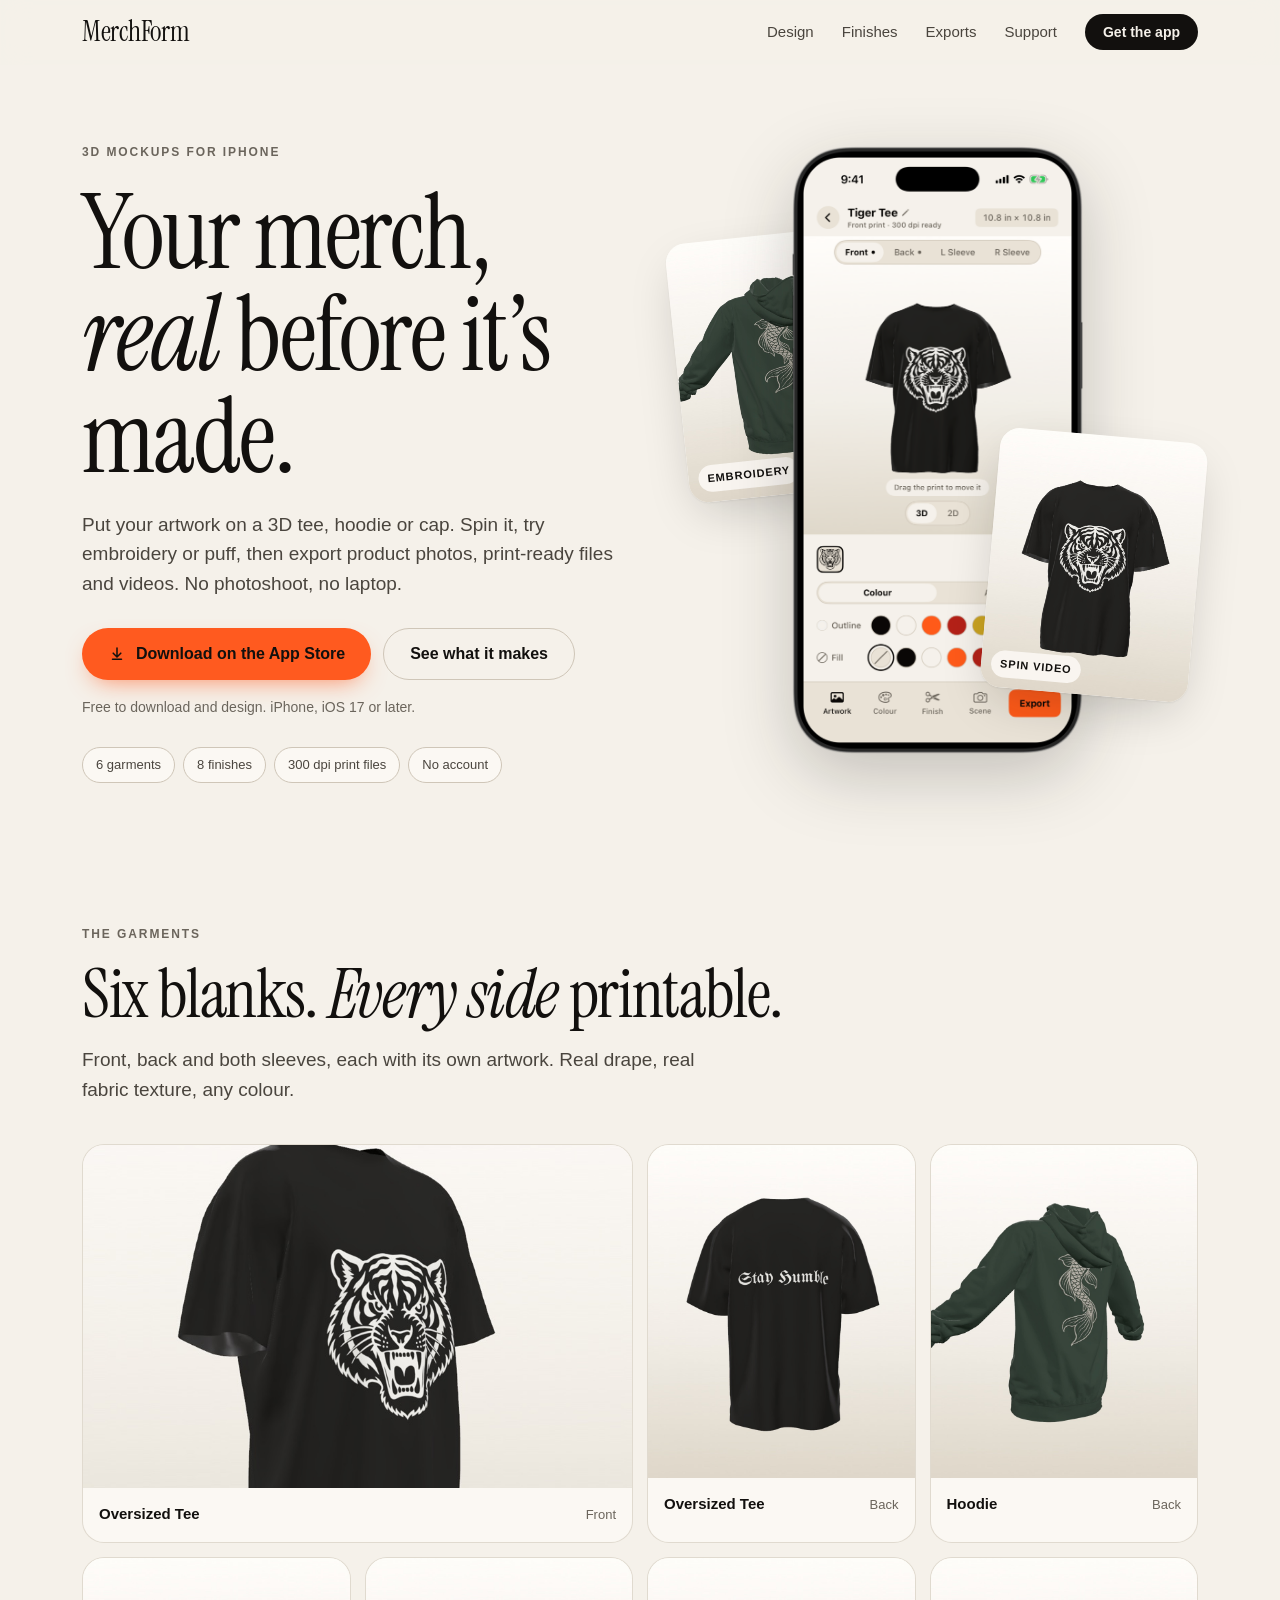
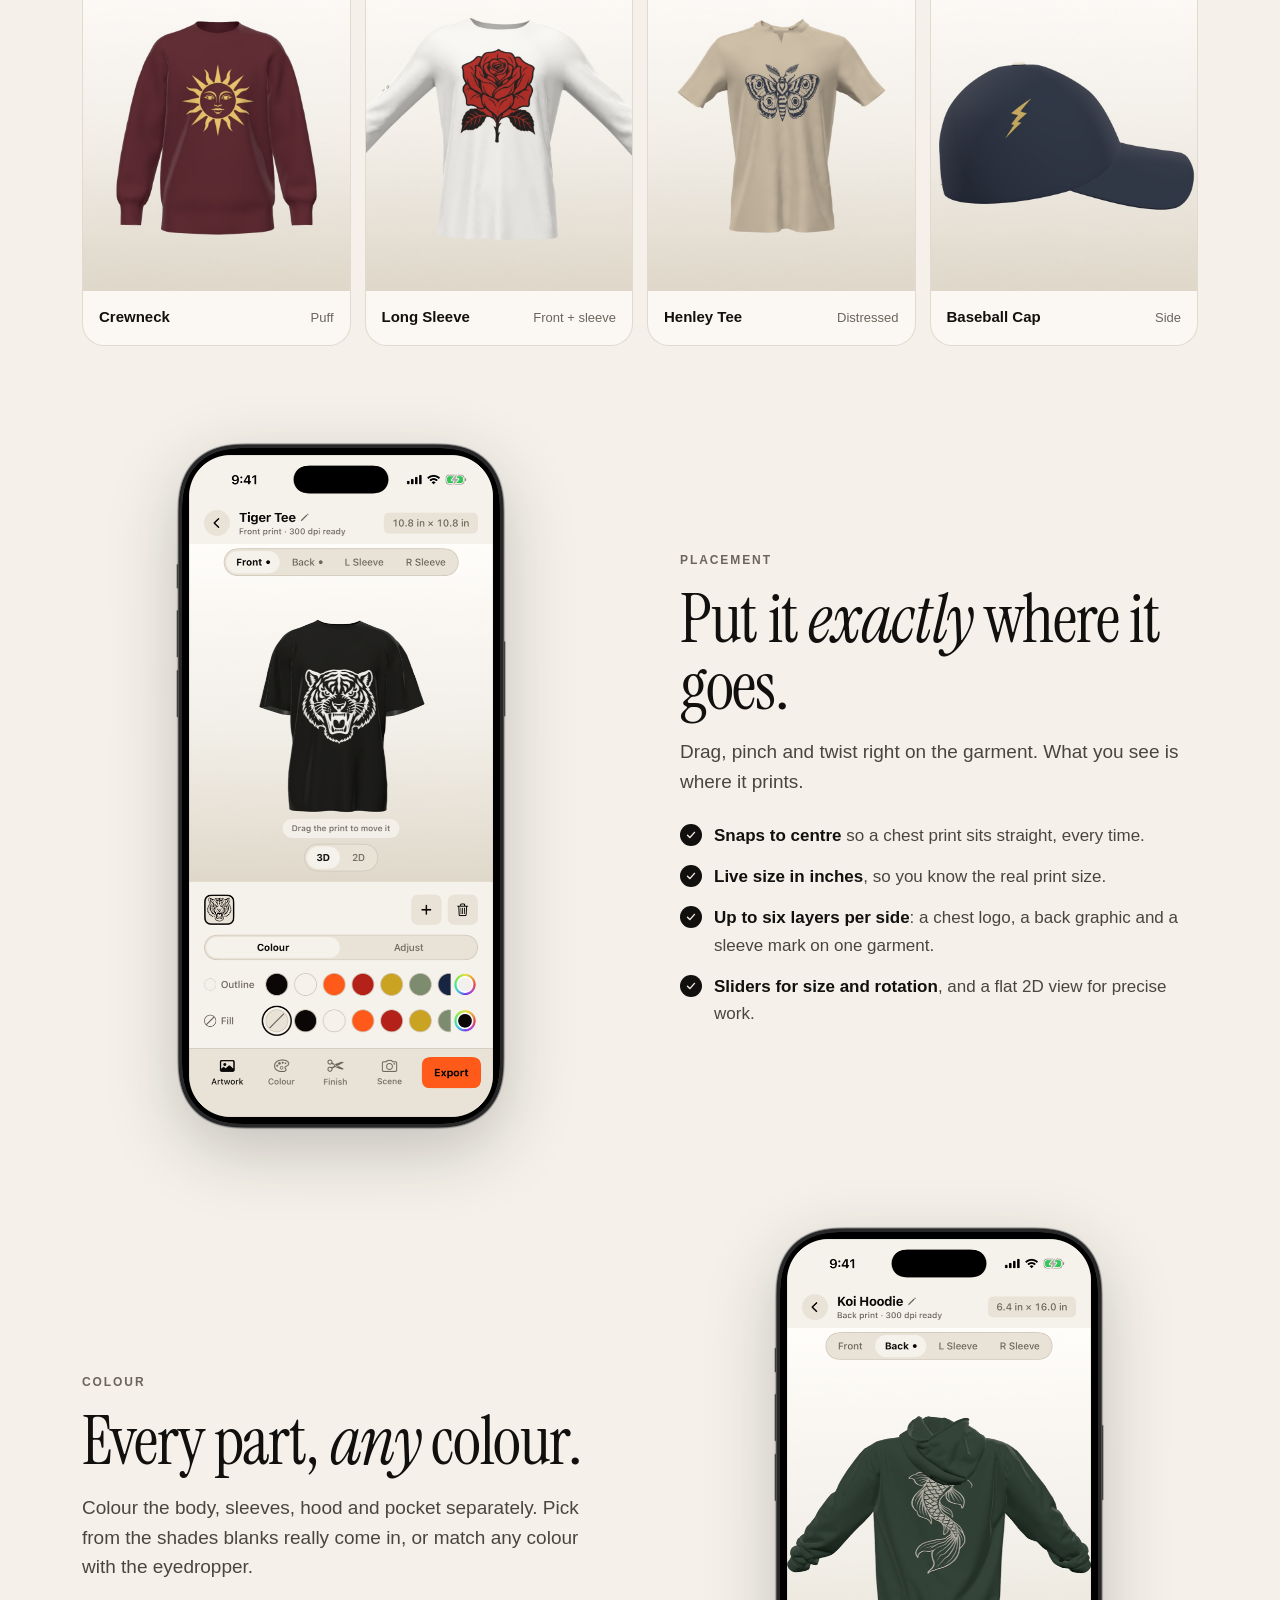
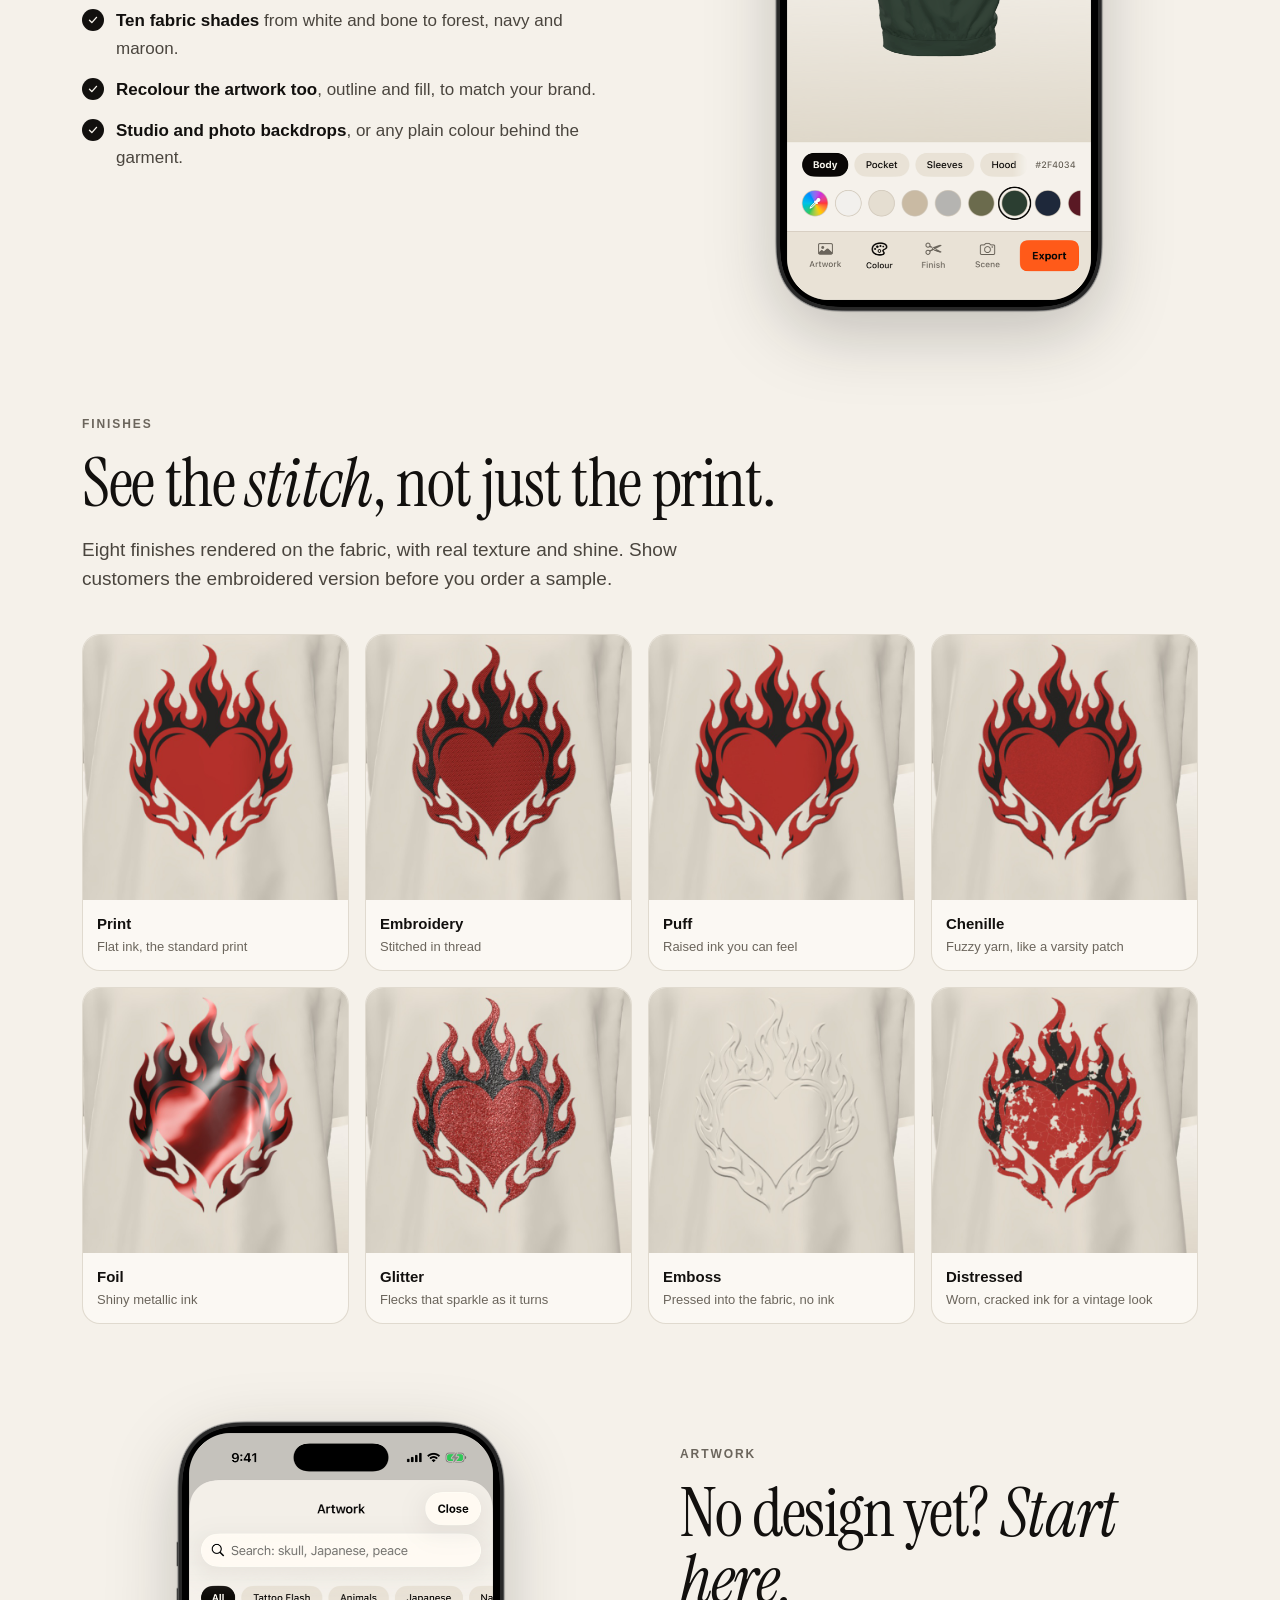
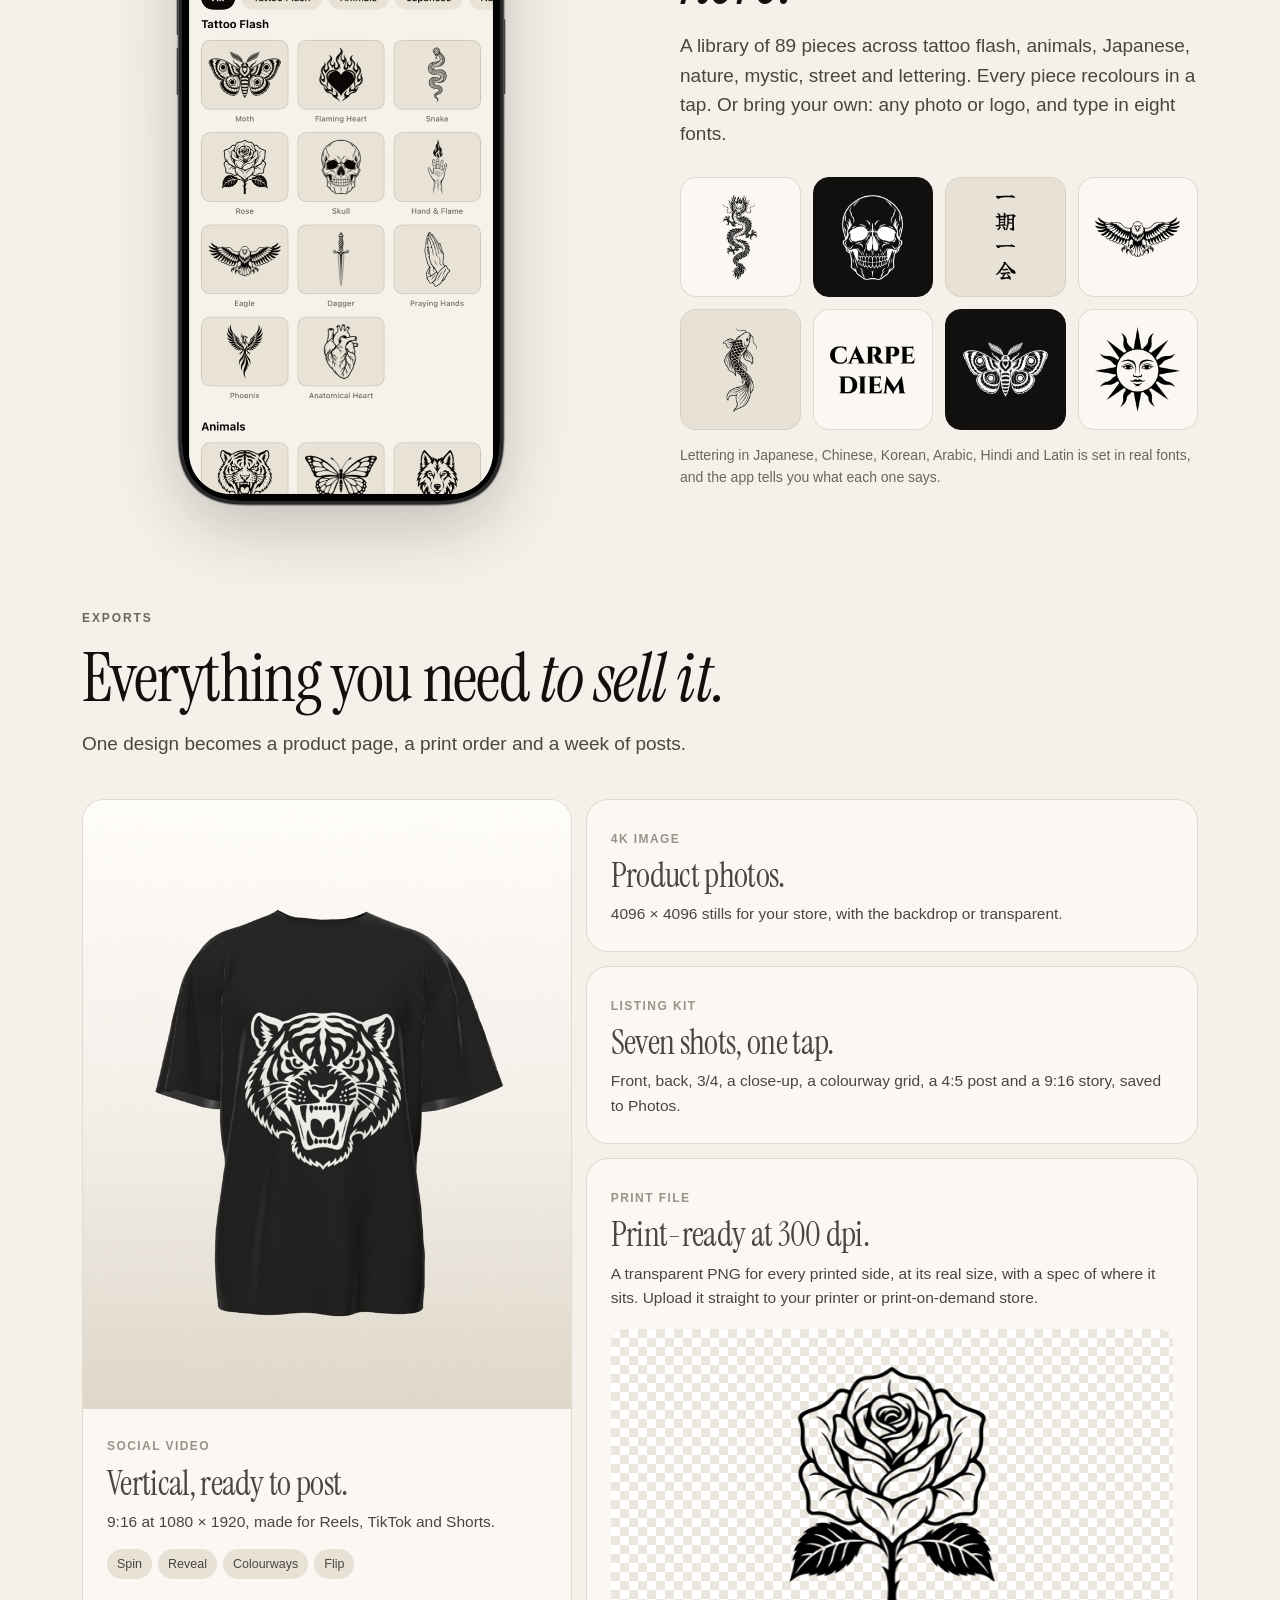
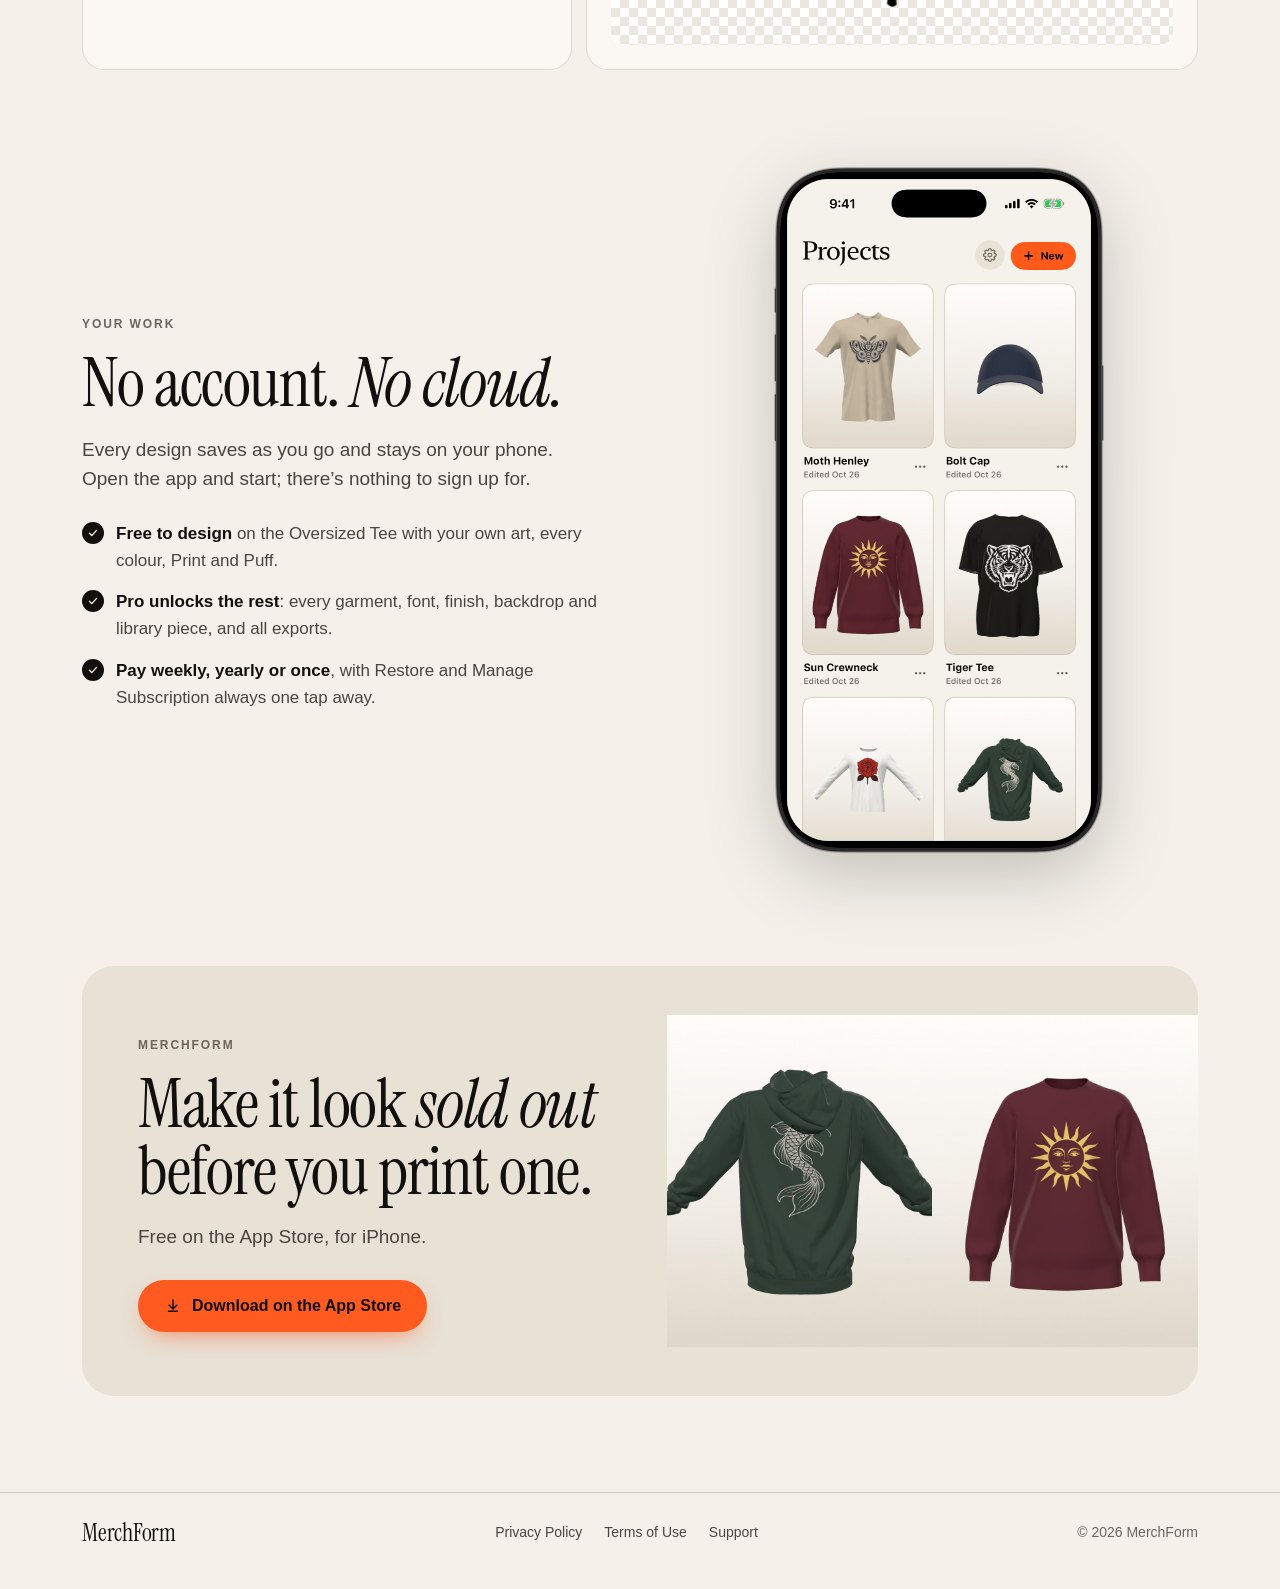
==== commit def03076: "Real iPhone 17 Pro frame around the app screenshots The Simulator's own device chrome replaces the C" ====
--- a/index.html
+++ b/index.html
@@ -65,7 +65,7 @@
             <span class="tag">Embroidery</span>
           </figure>
           <div class="phone">
-            <img src="/assets/app-editor.jpg" width="552" height="1200" alt="The MerchForm editor with a tiger print on a black tee">
+            <img src="/assets/device-editor.png" width="640" height="1333" alt="The MerchForm editor with a tiger print on a black tee">
           </div>
           <figure class="float float-b" style="margin:0">
             <video src="/assets/spin.mp4" poster="/assets/tee-designer-r1-front.jpg" autoplay muted loop playsinline aria-label="A black tee spinning to show its front and back prints"></video>
@@ -100,7 +100,7 @@
       <div class="wrap">
         <div class="feature">
           <div class="feature-media reveal">
-            <div class="phone"><img src="/assets/app-editor.jpg" width="552" height="1200" loading="lazy" alt="Placing a print in the editor"></div>
+            <div class="phone"><img src="/assets/device-editor.png" width="640" height="1333" loading="lazy" alt="Placing a print in the editor"></div>
           </div>
           <div class="reveal">
             <span class="eyebrow">Placement</span>
@@ -117,7 +117,7 @@
 
         <div class="feature flip">
           <div class="feature-media reveal">
-            <div class="phone"><img src="/assets/app-colour.jpg" width="552" height="1200" loading="lazy" alt="Choosing fabric colours for each part of a hoodie"></div>
+            <div class="phone"><img src="/assets/device-colour.png" width="640" height="1333" loading="lazy" alt="Choosing fabric colours for each part of a hoodie"></div>
           </div>
           <div class="reveal">
             <span class="eyebrow">Colour</span>
@@ -159,7 +159,7 @@
       <div class="wrap">
         <div class="feature">
           <div class="feature-media reveal">
-            <div class="phone"><img src="/assets/app-library.jpg" width="552" height="1200" loading="lazy" alt="The artwork library"></div>
+            <div class="phone"><img src="/assets/device-library.png" width="640" height="1333" loading="lazy" alt="The artwork library"></div>
           </div>
           <div class="reveal">
             <span class="eyebrow">Artwork</span>
@@ -224,7 +224,7 @@
       <div class="wrap">
         <div class="feature flip">
           <div class="feature-media reveal">
-            <div class="phone"><img src="/assets/app-projects.jpg" width="552" height="1200" loading="lazy" alt="A grid of saved designs"></div>
+            <div class="phone"><img src="/assets/device-projects.png" width="640" height="1333" loading="lazy" alt="A grid of saved designs"></div>
           </div>
           <div class="reveal">
             <span class="eyebrow">Your work</span>
--- a/styles.css
+++ b/styles.css
@@ -80,14 +80,9 @@
 .nav-links { display: none; gap: 28px; }
 @media (min-width: 860px) { .nav-links { display: flex; } }
 
-/* ---------- Phone frame (screenshots keep their own proportions) ---------- */
-.phone {
-  position: relative; width: 100%;
-  padding: 3.2%; border-radius: 13% / 6%;
-  background: linear-gradient(145deg, #2c2925, #0d0c0a 60%);
-  box-shadow: var(--shadow), inset 0 0 0 1.5px rgba(255, 255, 255, .08);
-}
-.phone img { width: 100%; height: auto; border-radius: 10.5% / 4.9%; }
+/* ---------- Phone: the Simulator's own iPhone 17 Pro frame, baked into the image ---------- */
+.phone { position: relative; width: 100%; }
+.phone img { width: 100%; height: auto; filter: drop-shadow(0 22px 34px rgba(18, 16, 14, .22)); }
 
 /* ---------- Hero ---------- */
 .hero { padding: 40px 0 24px; }
